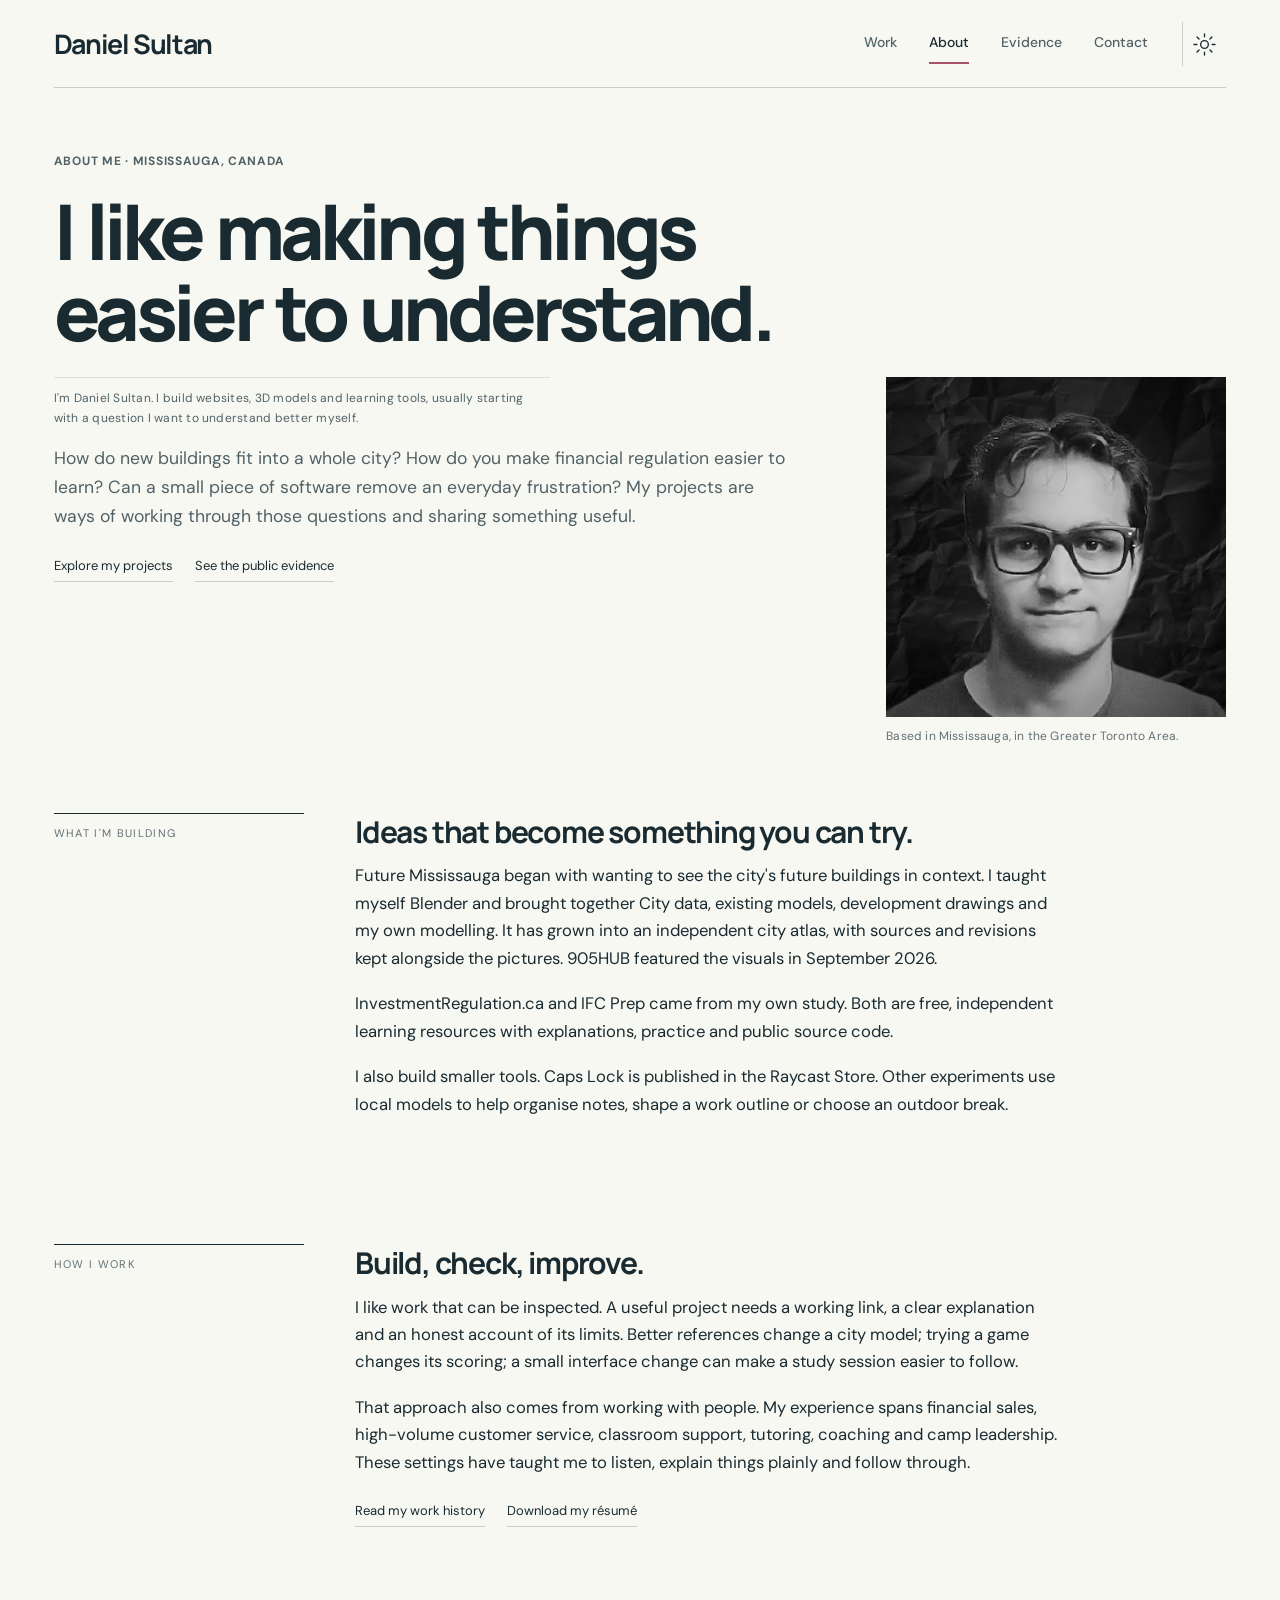
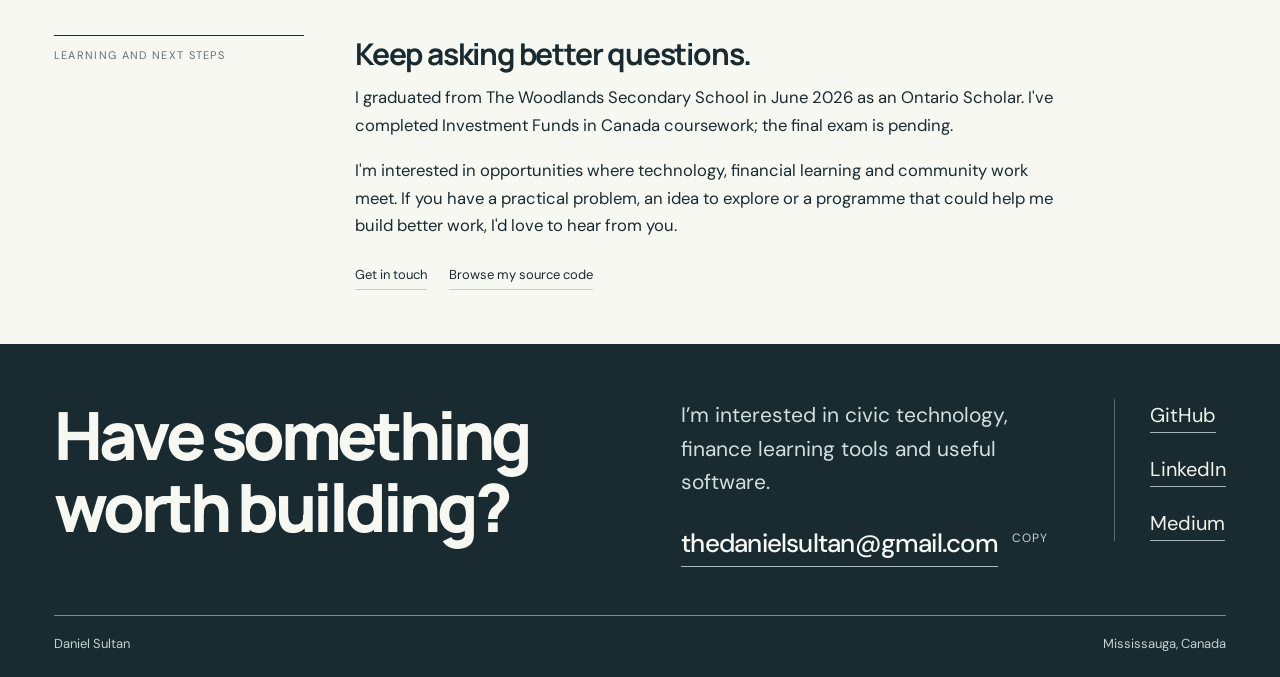
==== about.html @ fd6d61bf "Revamp portfolio around civic technology and learning tools" ====
<!doctype html>
<html lang="en">
  <head>
    <meta charset="UTF-8" />
    <meta name="viewport" content="width=device-width, initial-scale=1.0" />
    <link rel="canonical" href="https://danielsultan.ca/about.html" />
    <title>About Daniel Sultan</title>
    <meta name="description" content="Meet Daniel Sultan, an independent builder in Mississauga creating civic visualizations, financial learning tools and practical software." />
    <meta property="og:title" content="About Daniel Sultan" />
    <meta property="og:description" content="Explore Future Mississauga, InvestmentRegulation.ca, IFC Prep and practical open-source tools by Daniel Sultan." />
    <meta property="og:type" content="profile" />
    <meta property="og:url" content="https://danielsultan.ca/about.html" />
    <meta property="og:image" content="https://danielsultan.ca/assets/daniel-sultan-projects-social-card.png?v=2" />
    <meta property="og:image:width" content="1200" />
    <meta property="og:image:height" content="630" />
    <meta property="og:image:alt" content="Daniel Sultan: currently building Future Mississauga and InvestmentRegulation.ca" />
    <meta name="twitter:card" content="summary_large_image" />
    <meta name="twitter:image" content="https://danielsultan.ca/assets/daniel-sultan-projects-social-card.png?v=2" />
    <script>
      (function () {
        document.documentElement.classList.add("js");
        try {
          var savedTheme = localStorage.getItem("daniel-theme");
          var preferredTheme = window.matchMedia("(prefers-color-scheme: dark)").matches ? "dark" : "light";
          document.documentElement.dataset.theme = savedTheme === "dark" || savedTheme === "light" ? savedTheme : preferredTheme;
        } catch (error) {
          document.documentElement.dataset.theme = "light";
        }
      })();
    </script>
    <link rel="stylesheet" href="styles.css?v=16" />
    <link rel="stylesheet" href="atlas.css?v=2" />
    <link rel="stylesheet" href="revamp.css?v=20261023" />
    <link rel="icon" type="image/png" href="assets/favicon/openmoji-sunglasses-color.png?v=4" />
    <link rel="preconnect" href="https://fonts.googleapis.com" />
    <link rel="preconnect" href="https://fonts.gstatic.com" crossorigin />
    <link href="https://fonts.googleapis.com/css2?family=DM+Sans:wght@400;500;600;700&amp;family=Manrope:wght@400;500;600;700;800&amp;display=swap" rel="stylesheet" />
  </head>

  <body class="about-page">
    <a class="skip" href="#main">Skip to main content</a>

    <header class="masthead"><div class="frame"><a class="wordmark" href="index.html" aria-label="Daniel Sultan, home">Daniel Sultan</a><button class="nav-toggle" id="nav-toggle" type="button" aria-expanded="false" aria-controls="main-navigation" aria-label="Open main navigation"><span class="nav-toggle-icon" aria-hidden="true"></span></button><nav class="mainnav" id="main-navigation" aria-label="Main"><a href="portfolio.html">Work</a><a href="about.html" aria-current="page">About</a><a href="proof.html">Evidence</a><a href="contact.html">Contact</a></nav><button class="theme-toggle" id="theme-toggle" type="button" aria-label="Switch color theme" aria-pressed="false"><svg class="sun-icon" viewBox="0 0 24 24" aria-hidden="true"><circle cx="12" cy="12" r="4"/><path d="M12 1v3m0 16v3M1 12h3m16 0h3M4.2 4.2l2.1 2.1m11.4 11.4 2.1 2.1M4.2 19.8l2.1-2.1M17.7 6.3l2.1-2.1"/></svg><svg class="moon-icon" viewBox="0 0 24 24" aria-hidden="true"><path d="M20.5 14.6A9 9 0 0 1 9.4 3.5a9 9 0 1 0 11.1 11.1Z"/></svg></button></div></header>

        <main id="main">
      <section class="page-head frame">
        <p class="eyebrow">About me · Mississauga, Canada</p>
        <h1>I like making things<br>easier to understand.</h1>
        <div class="case-intro">
          <div>
            <p class="byline">I'm Daniel Sultan. I build websites, 3D models and learning tools, usually starting with a question I want to understand better myself.</p>
            <p>How do new buildings fit into a whole city? How do you make financial regulation easier to learn? Can a small piece of software remove an everyday frustration? My projects are ways of working through those questions and sharing something useful.</p>
            <div class="links"><a class="link" href="portfolio.html">Explore my projects</a><a class="link" href="proof.html">See the public evidence</a></div>
          </div>
          <figure class="project-photo about-portrait"><img src="assets/daniel-sultan-portrait.png" width="400" height="400" alt="Daniel Sultan" decoding="async" /><figcaption>Based in Mississauga, in the Greater Toronto Area.</figcaption></figure>
        </div>
      </section>

      <section class="band frame">
        <div class="split">
          <aside>What I'm building</aside>
          <div class="prose">
            <h2>Ideas that become something you can try.</h2>
            <p><a href="future-mississauga.html">Future Mississauga</a> began with wanting to see the city's future buildings in context. I taught myself Blender and brought together City data, existing models, development drawings and my own modelling. It has grown into an independent city atlas, with sources and revisions kept alongside the pictures. <a href="https://www.instagram.com/905hub/p/Dd6sR2qFDEH/">905HUB featured the visuals in September 2026.</a></p>
            <p><a href="cire.html">InvestmentRegulation.ca</a> and <a href="https://ifcprep.ca/">IFC Prep</a> came from my own study. Both are free, independent learning resources with explanations, practice and public source code.</p>
            <p>I also build smaller tools. <a href="https://www.raycast.com/itsdanielsultan/caps-lock">Caps Lock</a> is published in the Raycast Store. Other experiments use local models to help organise notes, shape a work outline or choose an outdoor break.</p>
          </div>
        </div>
      </section>

      <section class="band frame">
        <div class="split">
          <aside>How I work</aside>
          <div class="prose">
            <h2>Build, check, improve.</h2>
            <p>I like work that can be inspected. A useful project needs a working link, a clear explanation and an honest account of its limits. Better references change a city model; trying a game changes its scoring; a small interface change can make a study session easier to follow.</p>
            <p>That approach also comes from working with people. My experience spans financial sales, high-volume customer service, classroom support, tutoring, coaching and camp leadership. These settings have taught me to listen, explain things plainly and follow through.</p>
            <div class="links"><a class="link" href="history.html">Read my work history</a><a class="link" href="assets/Daniel-Sultan-Resume-October-2026.pdf">Download my résumé</a></div>
          </div>
        </div>
      </section>

      <section class="band frame">
        <div class="split">
          <aside>Learning and next steps</aside>
          <div class="prose">
            <h2>Keep asking better questions.</h2>
            <p>I graduated from The Woodlands Secondary School in June 2026 as an Ontario Scholar. I've completed Investment Funds in Canada coursework; the final exam is pending.</p>
            <p>I'm interested in opportunities where technology, financial learning and community work meet. If you have a practical problem, an idea to explore or a programme that could help me build better work, I'd love to hear from you.</p>
            <div class="links"><a class="link" href="contact.html">Get in touch</a><a class="link" href="https://github.com/itsdanielsultan">Browse my source code</a></div>
          </div>
        </div>
      </section>
    </main>


    <footer class="night" id="contact"><div class="frame"><div class="footer-grid"><h2>Have something<br>worth building?</h2><div class="footer-contact"><p>I’m interested in civic technology, finance learning tools and useful software.</p><div class="mailrow"><a class="mail" href="mailto:thedanielsultan@gmail.com">thedanielsultan@gmail.com</a><button class="copybtn no-print" id="copybtn" type="button" data-mail="thedanielsultan@gmail.com">Copy</button></div></div><nav class="footer-social" aria-label="Social profiles"><a href="https://github.com/itsdanielsultan">GitHub</a><a href="https://www.linkedin.com/in/daniel-sultan">LinkedIn</a><a href="https://medium.com/@itsdanielsultan">Medium</a></nav></div><div class="colophon"><a href="index.html">Daniel Sultan</a><span>Mississauga, Canada</span></div></div></footer>
    <script src="site.js?v=20261023" defer></script>
  </body>
</html>
---- styles.css ----
/* ============================================================
   Daniel Sultan, digital resume
   Shared visual language with Future Mississauga: soft paper,
   blue-black ink, Manrope and DM Sans, quiet rules and real images.
   ============================================================ */

:root {
  --stock:      #f8f8f3;
  --stock-deep: #e9eee5;
  --stock-edge: #f0f1ea;
  --ink:        #192b31;
  --ink-soft:   #516267;
  --ink-faint:  #627074;
  --rule:       #c5cec7;
  --rule-hair:  #dadfd7;
  --signal:     #965261;
  --rose:       #c47d88;

  --night:      #192b31;
  --night-ink:  #f0f3eb;
  --night-rule: #42555b;

  --display: "Manrope", ui-sans-serif, system-ui, sans-serif;
  --body:    "DM Sans", ui-sans-serif, system-ui, -apple-system, "Segoe UI", sans-serif;
  --data:    "DM Sans", ui-sans-serif, system-ui, sans-serif;

  --gutter: clamp(18px, 4vw, 56px);
  --max: 1392px;

  --space-1: 4px;
  --space-2: 8px;
  --space-3: 12px;
  --space-4: 16px;
  --space-5: 24px;
  --space-6: 32px;
  --section-space: clamp(48px, 5.5vw, 68px);
  --section-space-tight: clamp(34px, 4vw, 48px);
}

:root[data-theme="dark"] {
  color-scheme: dark;
  --stock:      #142329;
  --stock-deep: #2b3e43;
  --stock-edge: #1b2e34;
  --ink:        #f2f4ed;
  --ink-soft:   #c1cdca;
  --ink-faint:  #a6b8b4;
  --rule:       #465d61;
  --rule-hair:  #354b50;
  --signal:     #e6a8b3;
  --rose:       #dba0ad;
  --night:      #101c21;
  --night-ink:  #edf2eb;
  --night-rule: #354b50;
}

* { box-sizing: border-box; }
html { -webkit-text-size-adjust: 100%; scroll-behavior: smooth; scroll-padding-top: 78px; }

body {
  margin: 0;
  background: var(--stock);
  color: var(--ink);
  font-family: var(--body);
  font-size: 16px;
  line-height: 1.55;
  -webkit-font-smoothing: antialiased;
  transition: background-color .18s ease, color .18s ease;
}

img { display: block; max-width: 100%; }
a { color: inherit; text-decoration: none; }
:focus-visible { outline: 2px solid var(--signal); outline-offset: 3px; }

.frame { width: 100%; max-width: var(--max); margin-inline: auto; padding-inline: var(--gutter); }

.skip { position: absolute; left: -9999px; }
.skip:focus {
  left: var(--gutter); top: 10px; z-index: 99;
  background: var(--ink); color: var(--stock);
  padding: 8px 14px; font-family: var(--data); font-size: 12px;
}

/* ---------- Masthead ---------- */

.masthead {
  position: sticky; top: 0; z-index: 40;
  background: color-mix(in srgb, var(--stock) 92%, transparent);
  backdrop-filter: blur(8px);
  border-bottom: 1.5px solid var(--ink);
}
.masthead .frame { display: flex; align-items: center; min-height: 62px; }

.wordmark {
  font-family: var(--data); font-size: 12px; font-weight: 500;
  letter-spacing: 0.2em; text-transform: uppercase; white-space: nowrap;
  display: flex; align-items: center; gap: 0;
}

.mainnav { margin-left: auto; display: flex; gap: clamp(12px, 2.2vw, 26px); overflow-x: auto; scrollbar-width: none; }
.mainnav::-webkit-scrollbar { display: none; }
.mainnav a {
  font-family: var(--data); font-size: 12px; letter-spacing: 0.1em;
  text-transform: uppercase; color: var(--ink-soft);
  padding: 4px 0; border-bottom: 2px solid transparent; white-space: nowrap;
  transition: color .15s, border-color .15s;
}
.mainnav a:hover { color: var(--ink); border-bottom-color: var(--signal); }
.mainnav a[aria-current="page"] { color: var(--ink); border-bottom-color: var(--ink); }
.nav-short { display: none; }

.nav-toggle {
  display: none;
  align-items: center;
  justify-content: center;
  flex: none;
  width: 44px;
  height: 44px;
  min-height: 44px;
  padding: 0;
  border: 1.5px solid var(--ink);
  border-radius: 0;
  background: transparent;
  color: var(--ink);
  cursor: pointer;
}
.nav-toggle:hover,
.nav-toggle[aria-expanded="true"] { background: var(--ink); color: var(--stock); }

.nav-toggle-icon,
.nav-toggle-icon::before,
.nav-toggle-icon::after {
  display: block;
  width: 20px;
  height: 2px;
  background: currentColor;
  transform-origin: center;
  transition: background-color .18s ease, opacity .18s ease, transform .18s ease;
}
.nav-toggle-icon { position: relative; }
.nav-toggle-icon::before,
.nav-toggle-icon::after {
  content: "";
  position: absolute;
  left: 0;
  top: 0;
}
.nav-toggle-icon::before { transform: translateY(-6px); }
.nav-toggle-icon::after { transform: translateY(6px); }
.nav-toggle[aria-expanded="true"] .nav-toggle-icon { background: transparent; }
.nav-toggle[aria-expanded="true"] .nav-toggle-icon::before { transform: rotate(45deg); }
.nav-toggle[aria-expanded="true"] .nav-toggle-icon::after { transform: rotate(-45deg); }

.theme-toggle {
  position: relative;
  flex: none;
  width: 52px;
  height: 28px;
  margin-left: clamp(14px, 2vw, 24px);
  padding: 0;
  border: 0;
  border-radius: 999px;
  background: #17181a;
  box-shadow: inset 0 0 0 1px rgba(255, 255, 255, 0.16);
  cursor: pointer;
  transition: background-color .18s ease, transform .18s ease;
}
.theme-toggle:hover { transform: none; }
.theme-toggle-track,
.theme-toggle-track::before,
.theme-toggle-track::after { position: absolute; display: block; }
.theme-toggle-track { inset: 0; }
.theme-toggle-track::before {
  content: "";
  top: 5px;
  right: 5px;
  width: 18px;
  height: 18px;
  background: center / 18px 18px no-repeat url("data:image/svg+xml,%3Csvg xmlns='http://www.w3.org/2000/svg' viewBox='0 0 18 18'%3E%3Ccircle cx='9' cy='9' r='3.2' fill='%23f5a623'/%3E%3Cg fill='none' stroke='%23f5a623' stroke-width='2' stroke-linecap='round'%3E%3Cpath d='M9 1v2M9 15v2M1 9h2M15 9h2M3.3 3.3l1.4 1.4M13.3 13.3l1.4 1.4M14.7 3.3l-1.4 1.4M4.7 13.3l-1.4 1.4'/%3E%3C/g%3E%3C/svg%3E");
}
.theme-toggle-track::after {
  content: "";
  top: 4px;
  left: 4px;
  width: 20px;
  height: 20px;
  border-radius: 50%;
  background: #fff;
  box-shadow: 0 1px 4px rgba(0, 0, 0, 0.35);
  transition: transform .2s ease;
}
:root[data-theme="dark"] .theme-toggle-track::before {
  content: "";
  top: 5px;
  right: auto;
  left: 5px;
  width: 18px;
  height: 18px;
  background: center / 18px 18px no-repeat url("data:image/svg+xml,%3Csvg xmlns='http://www.w3.org/2000/svg' viewBox='0 0 18 18'%3E%3Ccircle cx='8.2' cy='9' r='6' fill='%23ffd43b'/%3E%3Ccircle cx='11.4' cy='6.2' r='5.9' fill='%2317181a'/%3E%3C/svg%3E");
  transform: none;
}
:root[data-theme="dark"] .theme-toggle-track::after { transform: translateX(24px); }

/* ---------- Hero ---------- */

.hero { padding-block: clamp(36px, 5.5vw, 74px) clamp(18px, 2.4vw, 30px); }
.hero-grid {
  display: grid; grid-template-columns: minmax(0, 1fr) 250px;
  gap: clamp(26px, 5vw, 68px); align-items: start;
}

.eyebrow {
  font-family: var(--data); font-size: 11px; letter-spacing: 0.16em;
  text-transform: uppercase; color: var(--ink-faint); margin: 0 0 14px;
}

.statement {
  font-family: var(--display); font-weight: 800;
  font-size: clamp(2.6rem, 6.4vw, 5rem); line-height: 0.9;
  letter-spacing: -0.022em; margin: 0 0 24px; max-width: 19ch;
  text-wrap: balance;
}
.statement em { font-style: normal; color: var(--signal); }

.standfirst { font-size: clamp(1rem, 1.45vw, 1.14rem); line-height: 1.6; max-width: 58ch; margin: 0; }
.standfirst + .standfirst { margin-top: 13px; color: var(--ink-soft); }

.actions { display: flex; flex-wrap: wrap; gap: 10px; margin-top: 26px; }
.btn {
  font-family: var(--data); font-size: 11px; letter-spacing: 0.12em;
  text-transform: uppercase; padding: 11px 18px;
  border: 1.5px solid var(--ink); cursor: pointer;
  transition: background-color .15s, color .15s;
}
.btn-solid { background: var(--ink); color: var(--stock); }
.btn-solid:hover { background: var(--signal); border-color: var(--signal); }
.btn-ghost { background: transparent; color: var(--ink); }
.btn-ghost:hover { background: var(--ink); color: var(--stock); }

/* Service plate */
.plate { margin: 0; border-top: 1.5px solid var(--ink); padding-top: 12px; font-family: var(--data); font-size: 12px; line-height: 1.7; }
.plate dl { margin: 0; display: grid; grid-template-columns: auto 1fr; gap: 2px 14px; }
.plate dt { color: var(--ink-faint); text-transform: uppercase; letter-spacing: 0.08em; font-size: 11px; }
.plate dd { margin: 0; }
.plate img { width: 100%; margin-top: 16px; filter: grayscale(1) contrast(1.06); border: 1.5px solid var(--ink); }
.plate figcaption { margin-top: 6px; font-size: 11px; color: var(--ink-faint); letter-spacing: 0.06em; }

/* ---------- Section headers ---------- */

.rule-label {
  display: flex; align-items: baseline; gap: 16px;
  border-bottom: 1.5px solid var(--ink); padding-bottom: 8px;
}
.rule-label h2 {
  font-family: var(--data); font-size: 12px; font-weight: 500;
  letter-spacing: 0.18em; text-transform: uppercase; margin: 0;
}
.rule-label .count { margin-left: auto; font-family: var(--data); font-size: 11px; color: var(--ink-faint); letter-spacing: 0.06em; text-align: right; }

.band { padding-block: clamp(40px, 5.5vw, 76px); }
.band-tight { padding-block: clamp(26px, 3.5vw, 44px); }

.page-head { padding-block: clamp(40px, 6.5vw, 84px) clamp(22px, 3vw, 38px); }
.page-head h1 {
  font-family: var(--display); font-weight: 800;
  font-size: clamp(2.5rem, 7vw, 5rem); line-height: 0.9;
  letter-spacing: -0.022em; margin: 10px 0 18px; max-width: 19ch;
}
.page-head p { margin: 0; max-width: 62ch; font-size: clamp(1rem, 1.4vw, 1.1rem); color: var(--ink-soft); }

/* A page introduction and its first section read as one sequence. */
.page-head { padding-bottom: 0; }
.page-head + .band { padding-top: clamp(34px, 4vw, 52px); }

/* ---------- Dated ledger rows (experience, projects, education) ---------- */

.ledger-rows { border-top: 0; }

.lrow {
  display: grid;
  grid-template-columns: 150px minmax(0, 1fr);
  gap: clamp(16px, 3vw, 40px);
  padding: 26px 0 24px;
  border-bottom: 1px solid var(--rule-hair);
  transition: background-color .18s;
}
a.lrow {
  --lrow-hover-pad: clamp(18px, 2.2vw, 30px);
  position: relative;
  margin-inline: calc(-1 * var(--lrow-hover-pad));
  padding: 30px var(--lrow-hover-pad) 28px;
  border-radius: 0;
  will-change: transform;
}
a.lrow, a.lane { transition: background-color .18s ease, transform .18s ease, box-shadow .18s ease; }
a.lrow:hover, a.lrow:focus-visible {
  background: var(--stock-edge); outline: none;
  transform: translateY(-3px);
  box-shadow: none;
}
a.lane:hover { transform: translateY(-3px); }
a.lrow:active { transform: translateY(-1px); }
a.lrow h3 { transition: color .18s; }
a.lrow:hover h3, a.lrow:focus-visible h3 { color: var(--signal); }

.lrow-when {
  font-family: var(--data); font-size: 11px; line-height: 1.8;
  letter-spacing: 0.06em; text-transform: uppercase; color: var(--ink-faint);
}
.lrow-when strong { display: block; color: var(--signal); font-weight: 500; }

.lrow h3 {
  font-family: var(--display); font-weight: 800;
  font-size: clamp(1.5rem, 3vw, 2.25rem); line-height: 1;
  letter-spacing: -0.018em; margin: 0 0 4px; max-width: 24ch;
}
.lrow .org {
  font-family: var(--data); font-size: 11.5px; letter-spacing: 0.08em;
  text-transform: uppercase; color: var(--ink-soft); margin: 0 0 12px;
}
.lrow ul { margin: 0; padding: 0; list-style: none; max-width: 64ch; }
.lrow ul li { position: relative; padding: 0 0 8px 18px; font-size: 0.96rem; line-height: 1.55; color: var(--ink-soft); }
.lrow ul li::before { content: ""; position: absolute; left: 0; top: 11px; width: 8px; height: 1.5px; background: var(--signal); }
.lrow p.plain { margin: 0 0 10px; max-width: 64ch; color: var(--ink-soft); font-size: 0.96rem; }

.lrow-stat { font-family: var(--data); font-size: 11px; line-height: 1.7; color: var(--ink-faint); letter-spacing: 0.04em; }
.lrow-stat .stat { display: block; font-family: var(--display); font-weight: 800; font-size: 2.6rem; line-height: 0.9; color: var(--signal); letter-spacing: -0.02em; margin-bottom: 2px; }

.links { display: flex; flex-wrap: wrap; gap: 8px 18px; margin-top: 12px; }
.link {
  font-family: var(--data); font-size: 11px; letter-spacing: 0.1em;
  text-transform: uppercase; border-bottom: 1.5px solid var(--signal); padding-bottom: 2px;
  transition: background-color .15s;
}
.link:hover { background: var(--stock-edge); }

.honest {
  display: inline-block; font-family: var(--data); font-size: 10.5px;
  letter-spacing: 0.1em; text-transform: uppercase;
  border: 1px solid var(--rule); padding: 3px 9px; color: var(--ink-faint); margin-top: 10px;
}

/* ---------- Compact two-column lists (certs, skills) ---------- */

.pairs { display: grid; grid-template-columns: repeat(auto-fit, minmax(280px, 1fr)); gap: 0 clamp(24px, 4vw, 56px); }
.pair { display: grid; grid-template-columns: minmax(0, 1fr) auto; gap: 14px; align-items: baseline; padding: 13px 0; border-bottom: 1px solid var(--rule-hair); }
.pair b { font-weight: 500; font-size: 0.97rem; }
.pair span { font-family: var(--data); font-size: 11px; letter-spacing: 0.06em; text-transform: uppercase; color: var(--ink-faint); white-space: nowrap; }


/* ---------- Lanes ---------- */

.lanes-band { border-block: 1.5px solid var(--ink); }
.lanes { display: grid; grid-template-columns: repeat(3, minmax(0, 1fr)); }
.lane { border-left: 1px solid var(--rule); padding: 28px 26px 26px; display: flex; flex-direction: column; gap: 10px; transition: background-color .18s; }
.lane:first-child { border-left: 0; padding-left: 0; }
.lane:last-child { padding-right: 0; }
a.lane:hover { background: var(--stock-edge); }
.lane h3 { font-family: var(--display); font-weight: 800; font-size: 1.8rem; line-height: 1; letter-spacing: -0.015em; margin: 0; }
.lane p { margin: 0; font-size: 0.9rem; color: var(--ink-soft); line-height: 1.6; }
.lane .go { margin-top: auto; padding-top: 12px; font-family: var(--data); font-size: 11px; letter-spacing: 0.1em; text-transform: uppercase; color: var(--signal); }

/* ---------- Prose / split ---------- */

.split { display: grid; grid-template-columns: 250px minmax(0, 1fr); gap: clamp(20px, 4vw, 60px); align-items: start; }
.split > aside {
  position: sticky; top: 80px; font-family: var(--data); font-size: 11px;
  letter-spacing: 0.12em; text-transform: uppercase; color: var(--ink-faint);
  border-top: 1.5px solid var(--ink); padding-top: 10px;
}
.prose p { font-size: clamp(1rem, 1.3vw, 1.09rem); line-height: 1.65; max-width: 64ch; margin: 0 0 18px; }
.prose h2, .prose h3 { font-family: var(--display); font-weight: 800; font-size: clamp(1.5rem, 2.8vw, 2.1rem); line-height: 1; letter-spacing: -0.018em; margin: 32px 0 12px; }
.prose h2:first-child, .prose h3:first-child { margin-top: 0; }
.prose ul { margin: 0 0 18px; padding: 0; list-style: none; max-width: 64ch; }
.prose li { padding: 9px 0 9px 20px; border-bottom: 1px solid var(--rule-hair); position: relative; font-size: 0.97rem; }
.prose li::before { content: ""; position: absolute; left: 0; top: 18px; width: 8px; height: 1.5px; background: var(--signal); }

.plates { display: grid; grid-template-columns: repeat(auto-fit, minmax(190px, 1fr)); gap: 14px; }
.plates figure { margin: 0; }
.plates img { border: 1.5px solid var(--ink); width: 100%; aspect-ratio: 4/3; object-fit: cover; background: var(--stock-deep); }
.plates figcaption { font-family: var(--data); font-size: 11px; color: var(--ink-faint); margin-top: 7px; line-height: 1.5; }

.callout {
  border: 1.5px solid var(--ink); padding: 22px 24px;
  display: grid; grid-template-columns: auto minmax(0, 1fr);
  gap: 24px; align-items: center; background: var(--stock-edge);
}
.callout strong { font-family: var(--display); font-weight: 900; font-size: clamp(2.8rem, 7vw, 4.6rem); line-height: 0.8; letter-spacing: -0.03em; color: var(--signal); }
.callout span { font-size: 0.95rem; color: var(--ink-soft); max-width: 48ch; }

/* ---------- Footer ---------- */

.night { background: var(--night); color: var(--night-ink); margin-top: clamp(44px, 6vw, 88px); padding-block: clamp(44px, 6vw, 78px) 28px; }
.night h2 { font-family: var(--display); font-weight: 800; font-size: clamp(2.1rem, 5.5vw, 3.9rem); line-height: 0.92; letter-spacing: -0.022em; margin: 0 0 18px; max-width: 17ch; color: #fff; }
.night p { max-width: 52ch; color: #a8afa2; margin: 0 0 22px; }
.night a { color: var(--night-ink); }

.contact-grid { display: grid; grid-template-columns: minmax(0, 1fr) minmax(0, 1fr); gap: clamp(28px, 5vw, 68px); align-items: start; }

.mailrow { display: flex; flex-wrap: wrap; gap: 10px; align-items: center; margin-bottom: 8px; }
.mailrow a.mail { font-family: var(--data); font-size: clamp(13px, 1.6vw, 17px); letter-spacing: 0.02em; color: #fff; border-bottom: 1.5px solid var(--signal); padding-bottom: 3px; }
.copybtn {
  font-family: var(--data); font-size: 10.5px; letter-spacing: 0.1em; text-transform: uppercase;
  background: transparent; color: #a8afa2; border: 1px solid var(--night-rule);
  padding: 6px 11px; cursor: pointer; transition: all .15s;
}
.copybtn:hover { color: #fff; border-color: #6d746a; }

.directory { border-top: 1px solid var(--night-rule); }
.directory a {
  display: grid; grid-template-columns: 104px minmax(0, 1fr) auto; gap: 14px;
  align-items: baseline; padding: 10px 0; border-bottom: 1px solid var(--night-rule);
  font-family: var(--data); font-size: 12px; letter-spacing: 0.04em;
  transition: color .15s, padding-left .15s;
}
.directory a span:first-child { text-transform: uppercase; letter-spacing: 0.12em; font-size: 11px; color: #8e968a; }
.directory a span:last-child { color: #8e968a; }
.directory a:hover { color: #fff; padding-left: 8px; }
.directory a:hover span:last-child { color: var(--signal); }

.colophon {
  margin-top: 40px; padding-top: 16px; border-top: 1px solid var(--night-rule);
  display: flex; flex-wrap: wrap; gap: 8px 28px;
  font-family: var(--data); font-size: 11px; letter-spacing: 0.08em;
  text-transform: uppercase; color: #8e968a;
}

/* ---------- Responsive ---------- */

@media (max-width: 980px) {
  .lrow { grid-template-columns: 132px minmax(0, 1fr); }
}
@media (max-width: 900px) {
  .lanes { grid-template-columns: 1fr; }
  .lane { border-left: 0; border-top: 1px solid var(--rule); padding: 22px 0; }
  .lane:first-child { border-top: 0; }
  .split { grid-template-columns: 1fr; }
  .split > aside { position: static; }
  .contact-grid { grid-template-columns: 1fr; }
}
@media (max-width: 720px) {
  .hero-grid { grid-template-columns: 1fr; align-items: start; }
  .plate { max-width: 340px; }
  .lrow { grid-template-columns: 1fr; gap: 10px; padding-left: 12px; }
  a.lrow {
    --lrow-hover-pad: 16px;
    padding: 26px var(--lrow-hover-pad) 24px;
  }
  .lrow-when { display: flex; flex-wrap: wrap; gap: 10px; line-height: 1.4; }
  .lrow-when strong { display: inline; }
  .lrow-aside { grid-column: 1; }
  .plate img { max-width: 210px; }
  .callout { grid-template-columns: 1fr; gap: 10px; }
}
@media (max-width: 640px) {
  .masthead .frame { flex-wrap: wrap; min-height: 62px; padding-block: 9px; }
  .wordmark { font-size: 11px; letter-spacing: 0.14em; }
  .wordmark .surname { display: none; }
  .wordmark { order: 1; }
  .nav-toggle { order: 2; margin-left: auto; }
  .js .nav-toggle { display: inline-flex; }
  .theme-toggle { order: 3; margin-left: 10px; }
  .mainnav {
    order: 4;
    flex: 0 0 100%;
    width: 100%;
    margin-left: 0;
    margin-top: 9px;
    padding: 0 0 8px;
    gap: 0;
    overflow: visible;
    flex-direction: column;
    border-top: 1px solid var(--rule);
  }
  .js .mainnav { display: none; }
  .js .mainnav.is-open { display: flex; }
  .mainnav .nav-home { display: flex; }
  .mainnav a {
    display: flex;
    align-items: center;
    width: 100%;
    min-height: 44px;
    padding: 10px 0;
    border-bottom: 1px solid var(--rule-hair);
    color: var(--ink-soft);
    font-size: 11px;
    letter-spacing: 0.1em;
  }
  .mainnav a:hover { color: var(--ink); border-bottom-color: var(--rule-hair); }
  .mainnav a[aria-current="page"] { color: var(--signal); border-bottom-color: var(--rule-hair); }
}

@media (prefers-reduced-motion: reduce) {
  html { scroll-behavior: auto; }
  * { transition-duration: 0.01ms !important; animation-duration: 0.01ms !important; }
}

/* ============================================================
   PRINT, the page becomes an actual resume on paper
   ============================================================ */

@media print {
  @page { size: letter; margin: 14mm 14mm 12mm; }

  :root { --stock: #fff; --stock-edge: #fff; --ink: #000; --ink-soft: #333; --ink-faint: #555; --rule-hair: #bbb; --signal: #000; }

  body { background: #fff; font-size: 9.5pt; line-height: 1.32; }
  .lrow p.plain { font-size: 8.8pt; margin-bottom: 3pt; }
  .frame { max-width: none; padding-inline: 0; }

  .masthead, .lanes-band, .night, .actions, .plate img, .plate figcaption,
  .skip, .callout, .plates, .no-print { display: none !important; }

  .hero { padding-block: 0 6pt; }
  .hero-grid { grid-template-columns: 1fr; gap: 6pt; }
  .statement { font-size: 21pt; line-height: 1; margin-bottom: 5pt; max-width: none; }
  .statement em { color: #000; }
  .standfirst { font-size: 9.5pt; max-width: none; }
  .standfirst + .standfirst { display: none; }
  .plate { border-top: 0; padding-top: 4pt; font-size: 8.5pt; }
  .plate dl { grid-template-columns: repeat(2, auto 1fr); }

  .band, .band-tight { padding-block: 7pt 0; break-inside: auto; }
  #writing, .split > aside { display: none; }
  .rule-label { border-bottom: 1pt solid #000; padding-bottom: 3pt; margin-bottom: 4pt; }
  .rule-label h2 { font-size: 8.5pt; letter-spacing: 0.16em; }
  .rule-label .count { font-size: 8pt; }

  .lrow { grid-template-columns: 84pt 1fr; gap: 9pt; padding: 5pt 0 4pt; border-left: 0; break-inside: avoid; }
  .lrow-when { font-size: 7.5pt; line-height: 1.4; }
  .lrow-when strong { display: block; color: #000; }
  .lrow h3 { font-size: 12pt; margin-bottom: 0; }
  .lrow .org { font-size: 8pt; margin-bottom: 4pt; }
  .lrow ul li { font-size: 8.8pt; padding-bottom: 2pt; line-height: 1.3; }
  .lrow ul li::before { background: #000; top: 8pt; }
  .lrow-stat { display: none; }
  .links { display: none; }
  .honest { border: 0; padding: 0; font-size: 8pt; }

  .pair { padding: 4pt 0; }
  .pair b { font-size: 9pt; }
  .pair span { font-size: 7.5pt; }

  a { text-decoration: none; color: #000; }
}

/* Honest-note badge sits on its own line above any following link */
.honest { display: block; width: fit-content; margin: 12px 0 4px; }

/* The one big feature block */
.feature { border-block: 1.5px solid var(--ink); }
.feature-inner {
  display: grid; grid-template-columns: minmax(0, 1fr);
  gap: clamp(24px, 4vw, 56px); align-items: center;
  padding-block: clamp(30px, 4.5vw, 56px);
}
.feature-inner > div { max-width: 760px; }
.feature h2 {
  font-family: var(--display); font-weight: 800;
  font-size: clamp(2.1rem, 4.6vw, 3.4rem); line-height: 0.96;
  letter-spacing: -0.02em; margin: 10px 0 16px;
  overflow-wrap: anywhere;
}
.feature p { margin: 0 0 14px; max-width: 52ch; color: var(--ink-soft); }
.feature p.first { color: var(--ink); font-size: 1.06rem; }
.factline {
  display: flex; flex-wrap: wrap; gap: 6px 0; margin: 0 0 18px;
  border-top: 1px solid var(--rule); border-bottom: 1px solid var(--rule);
  padding: 10px 0;
}
.factline div { flex: 1 1 auto; min-width: 88px; }
.factline b {
  display: block; font-family: var(--display); font-weight: 800;
  font-size: 1.7rem; line-height: 1; letter-spacing: -0.02em; color: var(--ink);
}
.factline span {
  font-family: var(--data); font-size: 10px; letter-spacing: 0.12em;
  text-transform: uppercase; color: var(--ink-faint);
}

/* Authorship line under a page heading */
.byline {
  font-family: var(--data);
  font-size: 12px;
  line-height: 1.7;
  letter-spacing: 0.02em;
  color: var(--ink-faint);
  border-left: 0;
  border-top: 1px solid var(--rule-hair);
  padding-top: 10px;
  margin: 16px 0 0;
  max-width: 62ch;
}

/* ============================================================
   Home preview: restrained editorial rhythm
   ============================================================ */

.home .hero {
  padding-block: clamp(40px, 5vw, 62px) clamp(36px, 4vw, 50px);
}

.home .hero-grid {
  gap: clamp(28px, 4.5vw, 58px);
}

.home .statement {
  margin-bottom: var(--space-3);
}

.hero-lead {
  max-width: 30ch;
  margin: 0 0 var(--space-4);
  font-family: var(--display);
  font-size: clamp(1.55rem, 3.2vw, 2.25rem);
  font-weight: 700;
  line-height: 1.05;
  letter-spacing: -0.015em;
}

.text-link {
  border-bottom: 1.5px solid var(--signal);
  padding-bottom: 1px;
}

.home .actions {
  margin-top: var(--space-5);
}

.home .feature-inner {
  grid-template-columns: minmax(0, 1fr);
  padding-block: clamp(36px, 4.5vw, 52px);
}

.home .band {
  padding-block: var(--section-space) 0;
}

.home .band-tight {
  padding-block: var(--section-space-tight) 0;
}

.home .rule-label {
  margin-bottom: 0;
}

.home .lrow {
  padding: clamp(20px, 2.2vw, 26px) 0;
}

.home a.lrow {
  --home-row-edge: 12px;
  margin-inline: calc(-1 * var(--home-row-edge));
  padding-inline: var(--home-row-edge);
  border-radius: 0;
  will-change: auto;
}

.home a.lrow:hover,
.home a.lrow:focus-visible,
.home a.lrow:active {
  background: var(--stock-edge);
  transform: none;
  box-shadow: none;
}

.home a.lrow:focus-visible {
  outline: 2px solid var(--signal);
  outline-offset: 2px;
}

.home .lrow--compact {
  padding-block: 18px;
}

.home .lrow h3 {
  max-width: 30ch;
}

.home .pairs {
  margin-top: 6px;
}

/* Proof is treated as a small evidence table, not a wall of cards. */
.proof-grid {
  display: grid;
  grid-template-columns: repeat(3, minmax(0, 1fr));
  gap: 1px;
  margin-top: 20px;
  border: 1.5px solid var(--ink);
  background: var(--ink);
}

.proof-item {
  display: flex;
  flex-direction: column;
  align-items: flex-start;
  min-width: 0;
  padding: clamp(20px, 2.6vw, 30px);
  background: var(--stock);
}
.proof-item > .link { margin-top: auto; }

.proof-item .proof-value {
  margin: 0 0 18px;
  color: var(--signal);
  font-family: var(--display);
  font-size: clamp(2rem, 4vw, 3.2rem);
  font-weight: 800;
  letter-spacing: -0.025em;
  line-height: .9;
}

.proof-item h3 {
  margin: 0 0 10px;
  font-family: var(--display);
  font-size: clamp(1.35rem, 2.2vw, 1.85rem);
  font-weight: 800;
  letter-spacing: -0.015em;
  line-height: 1;
}

.proof-item > p:not(.proof-value) {
  max-width: 32ch;
  margin: 0 0 18px;
  color: var(--ink-soft);
  font-size: .92rem;
}

.feedback-note {
  display: grid;
  grid-template-columns: 132px minmax(0, 1fr) minmax(220px, auto);
  gap: 20px;
  align-items: center;
  margin-top: 14px;
  padding: 18px 20px;
  border: 1.5px solid var(--ink);
  background: var(--stock-edge);
  transition: background-color .15s ease;
}

.feedback-note:hover,
.feedback-note:focus-visible { background: var(--stock-deep); }

.feedback-label,
.feedback-source {
  font-family: var(--data);
  font-size: 10.5px;
  letter-spacing: .08em;
  line-height: 1.5;
  text-transform: uppercase;
}

.feedback-label { color: var(--signal); }
.feedback-source { color: var(--ink-faint); text-align: right; }

.feedback-note blockquote {
  margin: 0;
  font-family: var(--display);
  font-size: clamp(1.55rem, 3vw, 2.2rem);
  font-weight: 800;
  letter-spacing: -.015em;
  line-height: 1;
}

.section-link { margin-top: 18px; }

/* Small identifiers for employers and credentials; never large preview cards. */
.identity-heading {
  display: flex;
  align-items: center;
  gap: 16px;
  margin-bottom: 16px;
}
.identity-heading > div { min-width: 0; }
.identity-heading h3 { max-width: none; }
.identity-heading .org { margin: 5px 0 0; line-height: 1.6; }
.identity-mark {
  display: flex;
  flex: 0 0 56px;
  width: 56px;
  height: 56px;
  align-items: center;
  justify-content: center;
  padding: 7px;
  border: 1px solid #deded8;
  border-radius: 4px;
  background: #fff;
}
.identity-mark img { width: 100%; height: 100%; object-fit: contain; }
.identity-mark--bethany { flex-basis: 104px; width: 104px; background: #1d1d1b; border-color: #3d3d39; }
.identity-mark--symbol { background: var(--stock-edge); border-color: var(--rule-hair); padding: 13px; }
.identity-mark--symbol img { opacity: .72; }
:root[data-theme="dark"] .identity-mark--symbol img { filter: invert(1); opacity: .85; }
.credential-list {
  display: grid;
  grid-template-columns: repeat(2, minmax(0, 1fr));
  gap: 0 36px;
}
.credential-item { padding: 22px 0; margin: 0; border-bottom: 1px solid var(--rule-hair); }
.credential-item h3 { margin: 0 0 7px; font-size: 1rem; font-weight: 500; line-height: 1.5; }
.credential-item p { margin: 0; color: var(--ink-faint); font: 11px/1.6 var(--data); letter-spacing: .04em; }
.identity-strip { display: flex; align-items: center; gap: 10px; margin: 0 0 18px; }
.proof-heading { display: flex; width: 100%; gap: 16px; align-items: center; justify-content: space-between; margin-bottom: 18px; }
.proof-item .proof-heading .proof-value { margin: 0; }
.proof-heading .identity-mark { flex-basis: 44px; width: 44px; height: 44px; padding: 6px; }
.proof-heading .identity-mark--symbol { padding: 9px; }
@media (max-width: 720px) {
  .identity-heading { gap: 13px; align-items: flex-start; }
  .identity-mark { flex-basis: 48px; width: 48px; height: 48px; padding: 6px; }
  .identity-mark--bethany { flex-basis: 88px; width: 88px; }
  .identity-mark--symbol { padding: 11px; }
  .credential-list { grid-template-columns: minmax(0, 1fr); }
}
@media print {
  .identity-mark, .identity-strip { display: none; }
  .identity-heading { display: block; margin-bottom: 6pt; }
  .credential-item { padding: 7pt 0; }
}

/* Real project photographs keep their original proportions. */
.lrow--illustrated {
  grid-template-columns: 150px minmax(0, 1fr) 240px;
  align-items: start;
}
.lrow--illustrated > div { min-width: 0; }
.project-photo { min-width: 0; width: 100%; margin: 0; }
.project-photo > a { display: block; }
.project-photo img {
  width: 100%;
  height: auto;
  border: 1px solid var(--rule);
}
.project-photo figcaption {
  margin-top: 10px;
  color: var(--ink-faint);
  font-family: var(--data);
  font-size: 11px;
  line-height: 1.6;
  letter-spacing: .015em;
}
.feature-inner--illustrated,
.home .feature-inner--illustrated {
  grid-template-columns: minmax(0, 1fr) 360px;
  gap: clamp(28px, 4vw, 52px);
}
.case-intro {
  display: grid;
  grid-template-columns: minmax(0, 1fr) 360px;
  gap: clamp(28px, 4vw, 52px);
  align-items: start;
  margin-top: 24px;
}
.case-intro .byline {
  margin: 0 0 16px;
  font-size: 12px;
  line-height: 1.7;
}

@media (max-width: 980px) {
  .lrow--illustrated { grid-template-columns: 132px minmax(0, 1fr); }
  .lrow--illustrated > .project-photo { grid-column: 2; max-width: 360px; }
  .lrow--illustrated > .project-photo--portrait { max-width: 240px; }
  .feature-inner--illustrated,
  .home .feature-inner--illustrated,
  .case-intro { grid-template-columns: minmax(0, 1fr); gap: 26px; }
  .feature-inner--illustrated > .project-photo,
  .case-intro > .project-photo { max-width: 420px; }
}
@media (max-width: 720px) {
  .lrow--illustrated { grid-template-columns: minmax(0, 1fr); gap: 16px; }
  .lrow--illustrated > .project-photo { grid-column: 1; }
}
@media print {
  .project-photo { display: none; }
  .lrow--illustrated { grid-template-columns: 84pt 1fr; }
  .feature-inner--illustrated, .case-intro { grid-template-columns: 1fr; }
}

.history-summary {
  display: grid;
  grid-template-columns: repeat(2, minmax(0, 1fr));
  gap: clamp(24px, 5vw, 64px);
  padding-top: 20px;
}

.history-summary > div {
  min-width: 0;
  padding-bottom: 20px;
  border-bottom: 1px solid var(--rule-hair);
}

.history-summary .eyebrow { margin-bottom: 8px; }

.history-summary h3 {
  margin: 0 0 8px;
  font-family: var(--display);
  font-size: clamp(1.55rem, 3vw, 2.2rem);
  font-weight: 800;
  letter-spacing: -.018em;
  line-height: 1;
}

.history-summary p:not(.eyebrow) {
  max-width: 42ch;
  margin: 0;
  color: var(--ink-soft);
}

.belief-band {
  margin-top: var(--section-space);
  border-block: 1.5px solid var(--ink);
  background: var(--stock-edge);
}

.belief-inner { padding-block: clamp(34px, 5vw, 62px); }
.belief-inner .eyebrow { margin-bottom: 16px; }

.belief-statement {
  max-width: 26ch;
  margin: 0;
  font-family: var(--display);
  font-size: clamp(2rem, 5vw, 4rem);
  font-weight: 800;
  letter-spacing: -.022em;
  line-height: .98;
}

.home .night {
  margin-top: var(--section-space);
}

@media (max-width: 800px) {
  .proof-grid { grid-template-columns: 1fr; }
}

@media (max-width: 720px) {
  .history-summary { grid-template-columns: 1fr; gap: 0; }

  .feedback-note {
    grid-template-columns: 1fr;
    gap: 8px;
    padding: 18px;
  }

  .feedback-source { text-align: left; }

  .home .lrow {
    padding-left: 0;
  }

  .home a.lrow {
    padding-inline: var(--home-row-edge);
  }

  .home .hero-lead {
    max-width: 24ch;
  }
}

@media print {
  .home #cire,
  .home #proof-summary,
  .home #projects,
  .home #belief,
  .home #writing {
    display: none !important;
  }

  .home .band,
  .home .band-tight {
    padding-block: 7pt 0;
  }

  .home .night {
    margin-top: 0;
  }
}
---- atlas.css ----
/* September 2026: Future Mississauga visual language, shared by every page.
   Structure, content, theme persistence and the mobile menu remain intact. */
@media screen {
  .masthead { border-bottom: 1px solid var(--rule-hair); }
  .masthead .frame { min-height: 88px; }
  .wordmark { font-size: 13px; font-weight: 700; letter-spacing: .13em; }
  .mainnav { gap: clamp(18px, 2.5vw, 34px); }
  .mainnav a { font-size: 14px; letter-spacing: 0; text-transform: none; padding-block: 9px; }
  .mainnav a[aria-current="page"] { border-bottom-color: var(--rose); }
  .nav-toggle { border: 1px solid var(--rule); border-radius: 3px; }
  .eyebrow { color: var(--ink-soft); font-weight: 700; font-size: 11px; letter-spacing: .16em; }
  .statement, .page-head h1 { font-weight: 500; line-height: 1.06; letter-spacing: -.035em; word-spacing: .04em; }
  .page-head .eyebrow { font-size: 11px; letter-spacing: .16em; margin-bottom: 18px; }
  .page-head h1 { font-size: clamp(40px, 5.5vw, 72px); max-width: 21ch; margin-bottom: 24px; }
  .page-head { padding-top: clamp(40px, 5.5vw, 74px); }
  .btn { font: 500 14px/1.4 var(--body); text-transform: none; letter-spacing: 0; border-width: 1px; border-radius: 2px; padding: 13px 19px; }
  .btn-solid:hover { color: var(--stock); background: var(--ink-soft); border-color: var(--ink-soft); }
  .link { font-size: 13px; text-transform: none; letter-spacing: 0; border-bottom: 1px solid var(--rule); padding-block: 4px; }
  .link:hover, .text-link:hover { border-color: var(--signal); }
  .text-link { border-bottom: 1px solid var(--rose); }
  .links { gap: 10px 22px; margin-top: 20px; }
  .rule-label { border-bottom: 1px solid var(--rule); padding-bottom: 17px; align-items: center; }
  .rule-label h2 { font: 500 clamp(22px, 2.4vw, 30px)/1.3 var(--display); letter-spacing: -.025em; text-transform: none; }
  .rule-label .count { font-size: 12px; letter-spacing: .015em; }
  .lrow { padding-block: 32px; }
  .lrow h3, .home .lrow h3 { font-size: clamp(22px, 2.5vw, 30px); font-weight: 600; line-height: 1.25; letter-spacing: -.025em; margin-bottom: 10px; }
  .lrow .org { font-size: 12px; text-transform: none; letter-spacing: .01em; line-height: 1.6; }
  .lrow-when { font-size: 11px; letter-spacing: .05em; }
  .lrow p.plain, .lrow ul li { line-height: 1.7; }
  a.lrow:hover, a.lrow:focus-visible, a.lrow:active, a.lane:hover { transform: none; }
  a.lrow:focus-visible { outline: 2px solid var(--signal); outline-offset: 3px; }
  .feature { border-block: 1px solid var(--rule-hair); background: var(--stock-edge); }
  .feature-inner { padding-block: clamp(40px, 5vw, 72px); }
  .feature h2 { font-weight: 500; font-size: clamp(27px, 3.2vw, 42px); line-height: 1.2; letter-spacing: -.035em; }
  .feature p { line-height: 1.7; }
  .factline { padding-block: 16px; margin-block: 22px; }
  .factline b { font-weight: 500; line-height: 1.3; }
  .factline span { font-size: 11px; }
  .project-photo img { border: 0; border-radius: 3px; }
  .project-photo figcaption { font-size: 12px; }
  .proof-grid { gap: 32px; border: 0; background: none; }
  .proof-item { padding: 24px 0 8px; background: none; border-top: 1px solid var(--rule); }
  .proof-item .proof-value { font-size: clamp(25px, 3vw, 38px); font-weight: 500; line-height: 1.2; }
  .proof-item h3 { font-size: 21px; font-weight: 600; line-height: 1.3; }
  .feedback-note { border: 1px solid var(--rule-hair); padding: 24px; }
  .feedback-note blockquote { font-size: 25px; font-weight: 500; line-height: 1.25; }
  .prose h2, .prose h3, .history-summary h3, .lane h3 { font-weight: 600; line-height: 1.25; font-size: clamp(23px, 2.5vw, 30px); }
  .belief-band, .lanes-band { border-block: 1px solid var(--rule-hair); }
  .belief-statement { font-weight: 500; line-height: 1.15; font-size: clamp(30px, 4vw, 52px); }
  .night h2 { font-weight: 500; line-height: 1.15; font-size: clamp(32px, 4vw, 48px); }
  .night p, .copybtn { color: #c1cdca; }
  .directory a { grid-template-columns: 112px minmax(0, 1fr) auto; font-size: 13px; letter-spacing: 0; }
  .directory a span:first-child, .directory a span:last-child, .colophon { color: #b0bfba; }
  .directory a:hover { padding-left: 0; }
  .mailrow a.mail { font-size: clamp(15px, 1.8vw, 22px); }
  .callout { border: 1px solid var(--rule); }
  .callout strong { font-weight: 500; line-height: 1.1; }
  .atlas-intro { padding-block: clamp(38px, 5.5vw, 76px) 48px; }
  .atlas-intro-grid { display: grid; grid-template-columns: 1fr 1fr; gap: clamp(32px, 8vw, 112px); align-items: center; }
  .atlas-intro .statement { font-size: clamp(58px, 6vw, 84px); margin: 20px 0 28px; }
  .intro-person { display: flex; align-items: center; gap: 16px; }
  .intro-person img { width: 58px; height: 58px; object-fit: cover; border-radius: 3px; }
  .intro-person p { margin: 0; color: var(--ink-faint); font-size: 13px; line-height: 1.6; }
  .intro-current { max-width: 485px; justify-self: end; min-width: 0; }
  .intro-current .hero-lead { font: 500 clamp(23px, 2.25vw, 30px)/1.5 var(--body); letter-spacing: -.02em; max-width: none; margin-bottom: 22px; }
  .intro-current .standfirst { font-size: 16px; color: var(--ink-soft); line-height: 1.7; }
  .atlas-cover { margin: 0; }
  .atlas-cover a { display: block; }
  .atlas-cover img { display: block; width: 100%; height: auto; aspect-ratio: 2.2; object-fit: cover; object-position: center; border-radius: 3px; }
  .atlas-cover figcaption { display: flex; justify-content: space-between; gap: 12px; padding-block: 16px; border-bottom: 1px solid var(--rule); color: var(--ink-faint); font-size: 12px; }
  .atlas-cover figcaption span:first-child { color: var(--ink); }
  .atlas-project-copy { display: grid; grid-template-columns: 1fr 1fr; gap: clamp(32px, 7vw, 100px); padding-block: 44px 64px; }
  .atlas-project-copy h2 { font: 500 clamp(30px, 3.5vw, 46px)/1.15 var(--display); letter-spacing: -.045em; margin: 0; }
  .atlas-project-copy p:not(.eyebrow) { margin: 0 0 16px; max-width: 60ch; line-height: 1.7; }
  .muted { color: var(--ink-soft); }
  .project-followup { border-top: 1px solid var(--rule); margin-top: 32px; padding-top: 28px; }
  .project-followup h3 { font: 600 27px/1.25 var(--display); margin: 0 0 14px; letter-spacing: -.025em; }
  .study-pair { display: grid; grid-template-columns: repeat(2, minmax(0, 1fr)); gap: 28px; margin-top: 28px; }
  .feature-inner > .study-pair { max-width: none; }
  .study-pair > * { min-width: 0; margin: 0; }
  .prose .study-pair { margin-bottom: 24px; }
  .study-pair .project-photo img { height: auto; aspect-ratio: 4 / 3; object-fit: contain; }
  .study-pair .factline { gap: 20px; flex-wrap: wrap; }
  @media (max-width: 980px) {
    .atlas-intro-grid { gap: 36px; }
    .atlas-intro .statement { font-size: 68px; }
    .intro-current .hero-lead { font-size: 24px; }
    .proof-grid { gap: 22px; }
  }
  @media (max-width: 720px) {
    .study-pair { grid-template-columns: minmax(0, 1fr); gap: 28px; }
    .atlas-intro-grid, .atlas-project-copy { grid-template-columns: minmax(0, 1fr); gap: 30px; }
    .intro-current { justify-self: start; max-width: none; }
    .atlas-intro .statement { font-size: clamp(54px, 11vw, 68px); }
    .atlas-intro .statement { letter-spacing: -.035em; }
    .atlas-cover img { aspect-ratio: 1.5; }
    .atlas-cover figcaption { flex-direction: column; gap: 4px; font-size: 11px; }
    .atlas-project-copy { padding-block: 32px 44px; }
    .rule-label { align-items: start; flex-direction: column; gap: 8px; }
    .rule-label .count { margin: 0; text-align: left; }
    .lrow { padding-left: 0; }
  }
  @media (max-width: 640px) {
    .masthead .frame { min-height: 72px; }
    .wordmark .surname { display: inline; }
    .wordmark { font-size: 11px; letter-spacing: .09em; }
    .mainnav { gap: 0; }
    .mainnav a { font-size: 15px; min-height: 46px; }
    .atlas-intro { padding-bottom: 32px; }
    .intro-current .hero-lead { font-size: 23px; }
    .directory a { grid-template-columns: 86px minmax(0, 1fr) auto; gap: 10px; font-size: 12px; }
  }
}
---- revamp.css ----
/* Portfolio refresh, October 2026. Original project media, editorial typography. */
:root{--max:1440px;--gutter:clamp(22px,4.2vw,64px);--signal:#a75267;--rose:#a75267;--display:"Manrope",sans-serif;--body:"DM Sans",sans-serif;--press:#f3e6e8}
:root[data-theme="dark"]{--signal:#eda8b8;--rose:#eda8b8;--press:#372a31}
body{font-family:var(--body);font-size:17px;line-height:1.65}
h1,h2,h3{font-family:var(--display);font-weight:700;letter-spacing:-.045em}
.masthead{position:relative;background:var(--stock);border:0}
.masthead .frame{min-height:88px;position:relative;gap:34px}
.masthead .frame::after{content:"";height:1px;background:var(--rule);position:absolute;bottom:0;left:var(--gutter);right:var(--gutter)}
.wordmark{font:700 clamp(21px,2.1vw,28px)/1.2 var(--display);letter-spacing:-.065em;text-transform:none;white-space:nowrap}
.mainnav{gap:32px;overflow:visible}.mainnav a{font:500 14px/1.4 var(--body);padding-block:9px;letter-spacing:0;text-transform:none}
.theme-toggle{width:44px;height:44px;min-width:44px;margin:0;padding:10px;border:0;border-left:1px solid var(--rule);border-radius:0;background:none;display:grid;place-items:center;color:var(--ink)}
.theme-toggle svg{height:23px;width:23px;fill:none;stroke:currentColor;stroke-width:1.4;stroke-linecap:round;stroke-linejoin:round}.theme-toggle .moon-icon{display:none}:root[data-theme="dark"] .theme-toggle .moon-icon{display:block}:root[data-theme="dark"] .theme-toggle .sun-icon{display:none}
.revamp-hero{padding-top:64px;padding-bottom:46px}.hero-grid{display:grid;grid-template-columns:minmax(0,1.8fr) minmax(0,1fr);gap:36px;align-items:center}
.hero-grid h1{font:800 clamp(60px,7.55vw,108px)/.99 var(--display);letter-spacing:-.075em;margin:0;max-width:none;word-spacing:-.04em}
.hero-summary>p{font-size:clamp(19px,1.9vw,26px);line-height:1.48;color:var(--ink-soft);margin:0;letter-spacing:-.02em}
.actions{gap:26px;align-items:center;margin-top:28px}.btn{display:inline-flex;gap:20px;align-items:center;border-radius:0;padding:14px 22px;font:500 15px/1.4 var(--body)}
.btn svg,.action-link svg,.text-action svg,.coverage-strip svg{width:22px;height:22px;flex:none;fill:none;stroke:currentColor;stroke-width:1.5;stroke-linecap:round;stroke-linejoin:round}
.btn-solid{background:var(--ink);color:var(--stock);border:1px solid var(--ink)}.btn-solid:hover{background:var(--ink-soft);color:var(--stock)}
.text-action{font-size:15px;border-bottom:1px solid currentColor;display:inline-flex;padding-block:5px;gap:8px}.text-action svg{display:none}
.action-link{display:inline-flex;align-items:center;gap:15px;color:var(--signal);border-bottom:1px solid var(--signal);padding-bottom:3px;font-size:16px;font-weight:500;line-height:1.4}
.action-link:hover,.text-action:hover{opacity:.75}.action-link:focus-visible,a:focus-visible,button:focus-visible{outline:2px solid var(--signal);outline-offset:5px}
.hero-media{margin:0}.hero-media>a{display:block}.hero-media img{width:100%;aspect-ratio:2.95;object-fit:cover;object-position:center 54%;height:auto;border-radius:0}
.hero-media figcaption{display:flex;justify-content:space-between;gap:16px;padding:9px 0 20px;color:var(--ink-soft);font-size:15px}.hero-media figcaption span:first-child{color:var(--ink);font-weight:600}
.coverage-strip{display:flex;align-items:center;justify-content:space-between;gap:20px;background:var(--press);color:var(--signal);padding:15px 24px;margin:0 0 26px;font-size:16px;line-height:1.5}.coverage-strip>span:first-child{border-left:2px solid var(--signal);padding-left:22px;font-weight:500}.coverage-strip>span:last-child{display:flex;align-items:center;gap:12px;font-size:14px}
.city-story{border-top:1px solid var(--rule);padding:44px 0 80px;display:grid;grid-template-columns:1.1fr 1fr;gap:80px}.city-story h2{font:800 clamp(44px,6vw,78px)/1.02 var(--display);letter-spacing:-.065em;margin:0}
.large-copy{font-size:clamp(21px,1.95vw,27px);line-height:1.5;letter-spacing:-.025em;color:var(--ink-soft);margin:0 0 20px}.city-story p:not(.large-copy){color:var(--ink-soft);margin:0 0 20px}.city-story .links{margin:25px 0 22px}
.source-note,.city-story p.source-note{font-size:13px;line-height:1.6;color:var(--ink-soft);margin:20px 0 0}.source-note a{border-bottom:1px solid var(--rule)}
.section-rule{display:flex;justify-content:space-between;gap:20px;border-top:1px solid var(--rule);padding-top:17px;margin-bottom:24px;color:var(--ink-soft);font-size:16px}.section-rule span:first-child{font-weight:600}
.learning-top{display:grid;grid-template-columns:1fr 1fr;gap:50px;align-items:center}.learning-top h2{font:800 clamp(43px,5.3vw,74px)/1.08 var(--display);letter-spacing:-.06em;margin:0 0 32px}.learning-top .large-copy{max-width:37ch}.study-image img{width:100%;height:auto;border-radius:0}.learning-pair{display:grid;grid-template-columns:1fr 1fr;gap:40px;border-top:1px solid var(--rule);margin-top:32px;padding-top:28px}.learning-pair article{min-width:0}.learning-pair article+article{border-left:1px solid var(--rule);padding-left:40px}.learning-pair h3{font-size:clamp(23px,2.25vw,32px);line-height:1.2;letter-spacing:-.05em;margin:0 0 12px;overflow-wrap:anywhere}.learning-pair p{font-size:17px;color:var(--ink-soft);line-height:1.6;margin:0 0 16px;max-width:55ch}.learning-section{padding-bottom:36px}
.small-tools{padding-top:0;padding-bottom:78px}.small-tools h2{border-top:1px solid var(--rule);padding-top:24px;font-size:clamp(32px,3.8vw,52px);line-height:1.2;margin:0 0 20px;letter-spacing:-.055em}.tool-rows>div{display:grid;grid-template-columns:1.1fr 1.3fr auto;align-items:center;gap:24px;padding:16px 0;border-top:1px solid var(--rule)}.tool-rows>div:last-child{border-bottom:1px solid var(--rule)}.tool-rows h3{font:500 18px/1.4 var(--body);letter-spacing:-.02em;margin:0}.tool-rows p{font-size:15px;color:var(--ink-soft);margin:0}.tool-rows .action-link{font-size:15px}.small-tools .section-link{margin-top:23px}
.about-section{padding-top:20px;padding-bottom:64px}.about-section>h2{font:800 clamp(40px,5.2vw,70px)/1.1 var(--display);letter-spacing:-.06em;margin:0 0 44px}.about-grid{display:grid;grid-template-columns:180px 1.7fr 1fr;gap:42px;align-items:center}.about-grid img{width:180px;height:220px;object-fit:cover;filter:grayscale(1);border-radius:0}.about-statement{font:800 clamp(36px,4.4vw,62px)/1.09 var(--display);letter-spacing:-.065em;color:var(--ink);margin:0}.about-grid>p:last-child{font-size:19px;line-height:1.6;letter-spacing:-.015em;color:var(--ink-soft);margin:0}.about-links{display:grid;grid-template-columns:1fr 1.15fr 1fr;gap:40px;padding-top:30px;border-top:1px solid var(--rule);margin-top:40px}.about-links>div+div{border-left:1px solid var(--rule);padding-left:40px}.about-links h3{font-size:24px;letter-spacing:-.035em;margin:0 0 10px}
.night{margin-top:0;padding-top:55px;padding-bottom:24px;background:#192b31;color:#f8f8f3}.footer-grid{display:grid;grid-template-columns:1.5fr 1fr auto;gap:44px;align-items:start}.night h2{font:800 clamp(38px,4.2vw,60px)/1.08 var(--display);letter-spacing:-.06em;margin:0;max-width:none;color:#f8f8f3}.footer-contact p{font-size:18px;line-height:1.6;margin:0 0 24px;color:#d4dede}.mailrow{gap:8px;align-items:flex-start}.mailrow a.mail{font:500 clamp(16px,1.7vw,23px)/1.5 var(--body);letter-spacing:-.03em;overflow-wrap:anywhere;color:#f8f8f3;border-bottom:1px solid #abb9ba}.copybtn{border:0;padding:6px;font-size:12px;color:#c9d2d4}.footer-social{display:flex;flex-direction:column;gap:20px;border-left:1px solid #5b6a6f;padding-left:35px;font-size:17px}.footer-social a{width:fit-content;border-bottom:1px solid #a7b6b9}.colophon{border-top:1px solid #7b8a8e;margin-top:40px;padding-top:18px;display:flex;justify-content:space-between;gap:20px;font:400 13px/1.5 var(--body);letter-spacing:0;text-transform:none;color:#c5d1d2}.colophon a{color:inherit}
/* Shared continuation on the project, evidence, history and contact routes. */
.page-head{padding-top:64px;padding-bottom:16px}.page-head h1{font:800 clamp(44px,6vw,80px)/1.06 var(--display);letter-spacing:-.06em;max-width:22ch}.page-head>p.eyebrow{font-size:12px;letter-spacing:.06em;margin-bottom:18px}.band{padding-block:54px}.rule-label h2{font-weight:700}.prose h2,.prose h3,.feature h2{font-weight:700;letter-spacing:-.04em}.lrow h3{font-weight:700}.feature{background:var(--stock-edge)}.project-photo img{border-radius:0}.night .frame{max-width:1440px}.history-summary{padding-bottom:40px}.page-head .coverage-strip{margin-top:28px}.press-evidence{border-top:1px solid var(--rule);padding-top:24px}.nav-toggle{margin-left:auto}
@media(min-width:1500px){.hero-grid h1{font-size:108px}}
@media(max-width:1100px){.hero-grid{grid-template-columns:1.5fr 1fr;gap:30px}.hero-grid h1{font-size:7.2vw}.actions{gap:15px}.btn{padding:12px 16px;font-size:14px;gap:12px}.hero-summary>p{font-size:21px}.about-grid{grid-template-columns:140px 1.5fr 1fr;gap:28px}.about-grid img{width:140px;height:190px}.about-grid>p:last-child{font-size:17px}.footer-grid{grid-template-columns:1.3fr 1fr;gap:30px}.footer-social{grid-column:1/-1;flex-direction:row;border-left:0;padding-left:0;border-top:1px solid #5b6a6f;padding-top:20px;gap:28px}}
@media(max-width:900px){.hero-grid{grid-template-columns:1fr;gap:27px}.revamp-hero{padding-top:44px;padding-bottom:36px}.hero-grid h1{font-size:clamp(54px,10.4vw,87px)}.hero-summary{max-width:590px}.hero-summary>p{font-size:22px}.actions{margin-top:22px}.hero-media img{aspect-ratio:2.15}.city-story{gap:40px}.city-story h2{font-size:clamp(43px,6.5vw,60px)}.learning-top{gap:30px}.learning-top h2{font-size:43px}.learning-top .large-copy{font-size:21px}.about-grid{grid-template-columns:120px 1fr;gap:28px}.about-grid img{width:120px;height:150px}.about-grid>p:last-child{grid-column:2}.about-statement{font-size:45px}.mainnav{gap:24px}.masthead .frame{gap:24px}}
@media(max-width:760px){.city-story,.learning-top,.learning-pair{grid-template-columns:1fr}.city-story{padding:34px 0 52px;gap:24px}.city-story h2 br{display:none}.city-story h2{max-width:14ch}.learning-top h2{font-size:clamp(42px,7vw,56px);margin-bottom:24px}.learning-top .large-copy{max-width:36ch}.learning-top{gap:24px}.learning-pair{gap:28px}.learning-pair article+article{border-left:0;border-top:1px solid var(--rule);padding:26px 0 0}.learning-pair h3{font-size:27px}.section-rule{font-size:14px}.tool-rows>div{grid-template-columns:1fr auto;gap:6px 20px;padding:20px 0}.tool-rows h3{grid-column:1}.tool-rows p{grid-column:1}.tool-rows .action-link{grid-column:2;grid-row:1/3;font-size:14px}.small-tools{padding-bottom:48px}.about-links{gap:22px}.about-links>div+div{padding-left:22px}.about-links h3{font-size:20px}.about-links .action-link{font-size:14px;gap:5px}.about-links .action-link svg{width:17px}.footer-grid{grid-template-columns:1fr}.night h2{font-size:47px}.footer-contact p{max-width:36ch}.footer-social{grid-column:auto}.mailrow a.mail{font-size:23px}.coverage-strip{padding:14px 18px}.coverage-strip>span:first-child{padding-left:14px}}
@media(max-width:640px){.masthead .frame{min-height:78px;gap:14px}.wordmark{font-size:24px}.nav-toggle{display:flex;width:40px;height:40px;border:0;padding:10px;order:2}.theme-toggle{order:3;border-left:0;width:35px;min-width:35px;padding:7px}.mainnav{position:absolute;top:78px;left:var(--gutter);right:var(--gutter);z-index:30;padding:12px 20px;background:var(--stock);border:1px solid var(--rule);display:none;margin:0;gap:0;flex-direction:column;box-shadow:0 12px 25px #0001}.mainnav.is-open{display:flex}.mainnav a{font-size:17px;padding:12px 0}.revamp-hero{padding-top:38px}.hero-grid h1{font-size:clamp(44px,10.7vw,67px);letter-spacing:-.07em;line-height:1.03}.hero-summary>p{font-size:20px}.hero-grid{gap:24px}.actions{gap:24px}.hero-media img{aspect-ratio:1.6}.hero-media figcaption{font-size:12px;padding-bottom:17px;gap:15px}.hero-media figcaption span:last-child{text-align:right}.coverage-strip{gap:12px;font-size:14px;margin-bottom:22px;padding:13px 14px}.coverage-strip>span:first-child{padding-left:12px}.coverage-strip>span:last-child{font-size:12px;gap:5px}.coverage-strip svg{width:18px}.city-story h2{font-size:44px}.large-copy{font-size:21px}.links{gap:14px 22px}.action-link{font-size:15px}.learning-pair h3{font-size:26px}.learning-pair p{font-size:16px}.small-tools h2{font-size:34px}.tool-rows>div{grid-template-columns:1fr;gap:8px}.tool-rows .action-link{grid-column:1;grid-row:auto;width:fit-content}.about-section{padding-top:0;padding-bottom:40px}.about-section>h2{font-size:40px;margin-bottom:30px}.about-grid{grid-template-columns:90px 1fr;gap:24px;align-items:start}.about-grid img{width:90px;height:120px}.about-statement{font-size:33px;line-height:1.12;letter-spacing:-.055em}.about-statement br{display:none}.about-grid>p:last-child{grid-column:1/-1;font-size:18px}.about-links{grid-template-columns:1fr;gap:22px;margin-top:30px;padding-top:25px}.about-links>div+div{border:0;border-top:1px solid var(--rule);padding:20px 0 0}.about-links h3{font-size:23px;margin-bottom:8px}.about-links .action-link{font-size:16px;gap:15px}.night{padding-top:38px}.night h2{font-size:42px}.footer-grid{gap:27px}.footer-contact p{font-size:18px}.mailrow a.mail{font-size:clamp(17px,5.1vw,23px)}.colophon{font-size:12px;margin-top:28px}.page-head{padding-top:40px}.page-head h1{font-size:clamp(41px,10vw,60px)}.band{padding-block:38px}.page-head .coverage-strip{margin-top:22px}}
@media(prefers-reduced-motion:reduce){*{scroll-behavior:auto!important;transition:none!important;animation:none!important}}
@media print{.mainnav,.theme-toggle,.nav-toggle,.footer-social,.copybtn{display:none!important}.hero-grid h1{font-size:46px}.hero-grid{grid-template-columns:1fr}.night{background:white;color:#192b31}.night h2,.night p,.night a{color:#192b31}}
/* Optical spacing and source-image framing refinements after browser review. */
.wordmark{letter-spacing:-.05em;word-spacing:.02em}.hero-grid h1{letter-spacing:-.065em;word-spacing:normal}.hero-media img{object-position:center top}.about-portrait{max-width:340px;justify-self:end}.about-portrait img{max-height:370px;object-fit:cover;filter:grayscale(1)}
.hero-media img{object-position:center 55%}.hero-media figcaption{flex-wrap:wrap}.hero-media .media-credits{flex-basis:100%;font-size:11px;line-height:1.55;color:var(--ink-soft);font-weight:400;text-align:left!important}.media-credits a{border-bottom:1px solid var(--rule)}
@media(max-width:900px){.hero-media img{object-position:center 15%}}
/* Match downstream concept scale at wide desktop sizes. */
@media(min-width:1101px){.section-rule{font-size:20px}.learning-top h2{font-size:clamp(70px,5.75vw,82px);line-height:1.05}.learning-top .large-copy{font-size:30px}.learning-pair p{font-size:20px}.learning-pair .action-link{font-size:18px}.learning-section>.source-note{font-size:14px}.tool-rows h3{font-size:20px}.tool-rows p{font-size:17px}.tool-rows .action-link{font-size:17px}.about-section>h2{font-size:78px}.about-statement{font-size:76px}.about-grid>p:last-child{font-size:23px}.about-links h3{font-size:29px}.about-links .action-link{font-size:18px}.night h2{font-size:clamp(62px,5.2vw,76px)}.footer-contact p{font-size:21px}.mailrow a.mail{font-size:26px}.footer-social{font-size:20px}}
html{scroll-padding-top:36px}
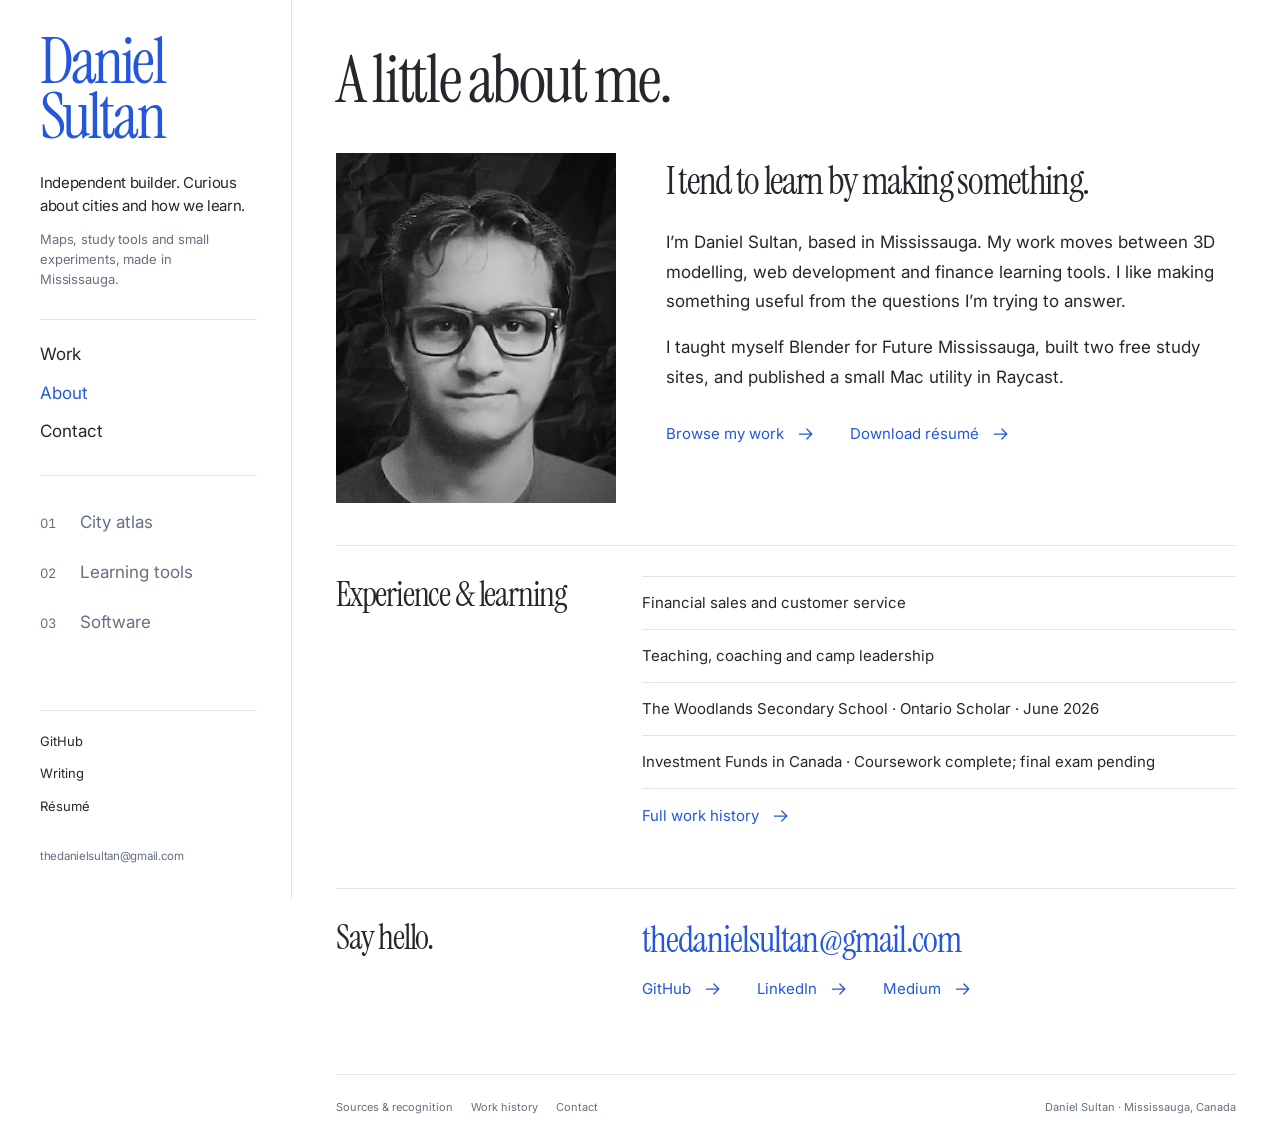
==== commit a07ebb8a: "Rebuild portfolio with a project canvas and responsive identity rail" ====
--- a/about.html
+++ b/about.html
@@ -1,100 +1 @@
-<!doctype html>
-<html lang="en">
-  <head>
-    <meta charset="UTF-8" />
-    <meta name="viewport" content="width=device-width, initial-scale=1.0" />
-    <link rel="canonical" href="https://danielsultan.ca/about.html" />
-    <title>About Daniel Sultan</title>
-    <meta name="description" content="Meet Daniel Sultan, an independent builder in Mississauga creating civic visualizations, financial learning tools and practical software." />
-    <meta property="og:title" content="About Daniel Sultan" />
-    <meta property="og:description" content="Explore Future Mississauga, InvestmentRegulation.ca, IFC Prep and practical open-source tools by Daniel Sultan." />
-    <meta property="og:type" content="profile" />
-    <meta property="og:url" content="https://danielsultan.ca/about.html" />
-    <meta property="og:image" content="https://danielsultan.ca/assets/daniel-sultan-projects-social-card.png?v=2" />
-    <meta property="og:image:width" content="1200" />
-    <meta property="og:image:height" content="630" />
-    <meta property="og:image:alt" content="Daniel Sultan: currently building Future Mississauga and InvestmentRegulation.ca" />
-    <meta name="twitter:card" content="summary_large_image" />
-    <meta name="twitter:image" content="https://danielsultan.ca/assets/daniel-sultan-projects-social-card.png?v=2" />
-    <script>
-      (function () {
-        document.documentElement.classList.add("js");
-        try {
-          var savedTheme = localStorage.getItem("daniel-theme");
-          var preferredTheme = window.matchMedia("(prefers-color-scheme: dark)").matches ? "dark" : "light";
-          document.documentElement.dataset.theme = savedTheme === "dark" || savedTheme === "light" ? savedTheme : preferredTheme;
-        } catch (error) {
-          document.documentElement.dataset.theme = "light";
-        }
-      })();
-    </script>
-    <link rel="stylesheet" href="styles.css?v=16" />
-    <link rel="stylesheet" href="atlas.css?v=2" />
-    <link rel="stylesheet" href="revamp.css?v=20261023" />
-    <link rel="icon" type="image/png" href="assets/favicon/openmoji-sunglasses-color.png?v=4" />
-    <link rel="preconnect" href="https://fonts.googleapis.com" />
-    <link rel="preconnect" href="https://fonts.gstatic.com" crossorigin />
-    <link href="https://fonts.googleapis.com/css2?family=DM+Sans:wght@400;500;600;700&amp;family=Manrope:wght@400;500;600;700;800&amp;display=swap" rel="stylesheet" />
-  </head>
-
-  <body class="about-page">
-    <a class="skip" href="#main">Skip to main content</a>
-
-    <header class="masthead"><div class="frame"><a class="wordmark" href="index.html" aria-label="Daniel Sultan, home">Daniel Sultan</a><button class="nav-toggle" id="nav-toggle" type="button" aria-expanded="false" aria-controls="main-navigation" aria-label="Open main navigation"><span class="nav-toggle-icon" aria-hidden="true"></span></button><nav class="mainnav" id="main-navigation" aria-label="Main"><a href="portfolio.html">Work</a><a href="about.html" aria-current="page">About</a><a href="proof.html">Evidence</a><a href="contact.html">Contact</a></nav><button class="theme-toggle" id="theme-toggle" type="button" aria-label="Switch color theme" aria-pressed="false"><svg class="sun-icon" viewBox="0 0 24 24" aria-hidden="true"><circle cx="12" cy="12" r="4"/><path d="M12 1v3m0 16v3M1 12h3m16 0h3M4.2 4.2l2.1 2.1m11.4 11.4 2.1 2.1M4.2 19.8l2.1-2.1M17.7 6.3l2.1-2.1"/></svg><svg class="moon-icon" viewBox="0 0 24 24" aria-hidden="true"><path d="M20.5 14.6A9 9 0 0 1 9.4 3.5a9 9 0 1 0 11.1 11.1Z"/></svg></button></div></header>
-
-        <main id="main">
-      <section class="page-head frame">
-        <p class="eyebrow">About me · Mississauga, Canada</p>
-        <h1>I like making things<br>easier to understand.</h1>
-        <div class="case-intro">
-          <div>
-            <p class="byline">I'm Daniel Sultan. I build websites, 3D models and learning tools, usually starting with a question I want to understand better myself.</p>
-            <p>How do new buildings fit into a whole city? How do you make financial regulation easier to learn? Can a small piece of software remove an everyday frustration? My projects are ways of working through those questions and sharing something useful.</p>
-            <div class="links"><a class="link" href="portfolio.html">Explore my projects</a><a class="link" href="proof.html">See the public evidence</a></div>
-          </div>
-          <figure class="project-photo about-portrait"><img src="assets/daniel-sultan-portrait.png" width="400" height="400" alt="Daniel Sultan" decoding="async" /><figcaption>Based in Mississauga, in the Greater Toronto Area.</figcaption></figure>
-        </div>
-      </section>
-
-      <section class="band frame">
-        <div class="split">
-          <aside>What I'm building</aside>
-          <div class="prose">
-            <h2>Ideas that become something you can try.</h2>
-            <p><a href="future-mississauga.html">Future Mississauga</a> began with wanting to see the city's future buildings in context. I taught myself Blender and brought together City data, existing models, development drawings and my own modelling. It has grown into an independent city atlas, with sources and revisions kept alongside the pictures. <a href="https://www.instagram.com/905hub/p/Dd6sR2qFDEH/">905HUB featured the visuals in September 2026.</a></p>
-            <p><a href="cire.html">InvestmentRegulation.ca</a> and <a href="https://ifcprep.ca/">IFC Prep</a> came from my own study. Both are free, independent learning resources with explanations, practice and public source code.</p>
-            <p>I also build smaller tools. <a href="https://www.raycast.com/itsdanielsultan/caps-lock">Caps Lock</a> is published in the Raycast Store. Other experiments use local models to help organise notes, shape a work outline or choose an outdoor break.</p>
-          </div>
-        </div>
-      </section>
-
-      <section class="band frame">
-        <div class="split">
-          <aside>How I work</aside>
-          <div class="prose">
-            <h2>Build, check, improve.</h2>
-            <p>I like work that can be inspected. A useful project needs a working link, a clear explanation and an honest account of its limits. Better references change a city model; trying a game changes its scoring; a small interface change can make a study session easier to follow.</p>
-            <p>That approach also comes from working with people. My experience spans financial sales, high-volume customer service, classroom support, tutoring, coaching and camp leadership. These settings have taught me to listen, explain things plainly and follow through.</p>
-            <div class="links"><a class="link" href="history.html">Read my work history</a><a class="link" href="assets/Daniel-Sultan-Resume-October-2026.pdf">Download my résumé</a></div>
-          </div>
-        </div>
-      </section>
-
-      <section class="band frame">
-        <div class="split">
-          <aside>Learning and next steps</aside>
-          <div class="prose">
-            <h2>Keep asking better questions.</h2>
-            <p>I graduated from The Woodlands Secondary School in June 2026 as an Ontario Scholar. I've completed Investment Funds in Canada coursework; the final exam is pending.</p>
-            <p>I'm interested in opportunities where technology, financial learning and community work meet. If you have a practical problem, an idea to explore or a programme that could help me build better work, I'd love to hear from you.</p>
-            <div class="links"><a class="link" href="contact.html">Get in touch</a><a class="link" href="https://github.com/itsdanielsultan">Browse my source code</a></div>
-          </div>
-        </div>
-      </section>
-    </main>
-
-
-    <footer class="night" id="contact"><div class="frame"><div class="footer-grid"><h2>Have something<br>worth building?</h2><div class="footer-contact"><p>I’m interested in civic technology, finance learning tools and useful software.</p><div class="mailrow"><a class="mail" href="mailto:thedanielsultan@gmail.com">thedanielsultan@gmail.com</a><button class="copybtn no-print" id="copybtn" type="button" data-mail="thedanielsultan@gmail.com">Copy</button></div></div><nav class="footer-social" aria-label="Social profiles"><a href="https://github.com/itsdanielsultan">GitHub</a><a href="https://www.linkedin.com/in/daniel-sultan">LinkedIn</a><a href="https://medium.com/@itsdanielsultan">Medium</a></nav></div><div class="colophon"><a href="index.html">Daniel Sultan</a><span>Mississauga, Canada</span></div></div></footer>
-    <script src="site.js?v=20261023" defer></script>
-  </body>
-</html>
+<!doctype html><html lang="en"><head><meta charset="utf-8"><meta name="viewport" content="width=device-width, initial-scale=1"><title>About | Daniel Sultan</title><meta name="description" content="Daniel Sultan is an independent builder in Mississauga, curious about cities and how we learn."><link rel="canonical" href="https://danielsultan.ca/about.html"><meta property="og:title" content="About | Daniel Sultan"><meta property="og:description" content="Daniel Sultan is an independent builder in Mississauga, curious about cities and how we learn."><meta property="og:type" content="website"><meta property="og:url" content="https://danielsultan.ca/about.html"><meta property="og:image" content="https://danielsultan.ca/assets/work/downtown-native-20261023.webp"><meta property="og:image:alt" content="Future Mississauga, a 3D city atlas by Daniel Sultan"><meta name="twitter:card" content="summary_large_image"><link rel="icon" href="assets/favicon/openmoji-sunglasses-color.png"><link rel="preconnect" href="https://fonts.googleapis.com"><link rel="preconnect" href="https://fonts.gstatic.com" crossorigin><link href="https://fonts.googleapis.com/css2?family=Instrument+Serif:ital@0;1&amp;family=Inter:wght@400;450;500;550;600&amp;display=swap" rel="stylesheet"><link rel="stylesheet" href="studio.css?v=20261027a"><script src="studio.js?v=20261027a" defer></script></head><body class="document-page"><a class="skip-link" href="#main">Skip to content</a><aside class="identity-rail"><a class="identity-name" href="index.html" aria-label="Daniel Sultan, home">Daniel<br> Sultan</a><p class="identity-intro">Independent builder. Curious about cities and how we learn.</p><p class="identity-support">Maps, study tools and small experiments, made in Mississauga.</p><nav class="primary-nav" aria-label="Main"><a href="index.html">Work</a><a href="about.html" aria-current="page">About</a><a href="contact.html">Contact</a></nav><nav class="project-index"  aria-label="Selected work"><a href="index.html#project-city"><span class="project-number">01</span><span>City atlas</span><svg viewBox="0 0 24 24" aria-hidden="true"><path d="M4 12h15m-6-6 6 6-6 6"/></svg></a><a href="index.html#project-learning"><span class="project-number">02</span><span>Learning tools</span><svg viewBox="0 0 24 24" aria-hidden="true"><path d="M4 12h15m-6-6 6 6-6 6"/></svg></a><a href="index.html#project-software"><span class="project-number">03</span><span>Software</span><svg viewBox="0 0 24 24" aria-hidden="true"><path d="M4 12h15m-6-6 6 6-6 6"/></svg></a></nav><div class="rail-footer"><div class="rail-profile-links"><a href="https://github.com/itsdanielsultan">GitHub</a><a href="https://medium.com/@itsdanielsultan">Writing</a><a href="assets/Daniel-Sultan-Resume-October-2026.pdf">Résumé</a></div><a class="rail-email" href="mailto:thedanielsultan@gmail.com">thedanielsultan@gmail.com</a></div></aside><div class="page-shell"><main id="main" tabindex="-1"><header class="page-heading"><h1>A little about me.</h1></header><section class="about-profile"><figure><img src="assets/daniel-sultan-portrait.png" alt="Daniel Sultan" width="400" height="400"></figure><div><h2>I tend to learn by making something.</h2><p>I’m Daniel Sultan, based in Mississauga. My work moves between 3D modelling, web development and finance learning tools. I like making something useful from the questions I’m trying to answer.</p><p>I taught myself Blender for Future Mississauga, built two free study sites, and published a small Mac utility in Raycast.</p><div class="text-links"><a href="portfolio.html">Browse my work<svg viewBox="0 0 24 24" aria-hidden="true"><path d="M4 12h15m-6-6 6 6-6 6"/></svg></a><a href="assets/Daniel-Sultan-Resume-October-2026.pdf">Download résumé<svg viewBox="0 0 24 24" aria-hidden="true"><path d="M4 12h15m-6-6 6 6-6 6"/></svg></a></div></div></section><section class="essay-section"><h2>Experience &amp; learning</h2><div class="section-body"><ul class="compact-list"><li>Financial sales and customer service</li><li>Teaching, coaching and camp leadership</li><li>The Woodlands Secondary School · Ontario Scholar · June 2026</li><li>Investment Funds in Canada · Coursework complete; final exam pending</li></ul><div class="text-links"><a href="history.html">Full work history<svg viewBox="0 0 24 24" aria-hidden="true"><path d="M4 12h15m-6-6 6 6-6 6"/></svg></a></div></div></section><section class="essay-section"><h2>Say hello.</h2><div class="section-body"><a class="about-email" href="mailto:thedanielsultan@gmail.com">thedanielsultan@gmail.com</a><div class="text-links"><a href="https://github.com/itsdanielsultan">GitHub<svg viewBox="0 0 24 24" aria-hidden="true"><path d="M4 12h15m-6-6 6 6-6 6"/></svg></a><a href="https://www.linkedin.com/in/daniel-sultan">LinkedIn<svg viewBox="0 0 24 24" aria-hidden="true"><path d="M4 12h15m-6-6 6 6-6 6"/></svg></a><a href="https://medium.com/@itsdanielsultan">Medium<svg viewBox="0 0 24 24" aria-hidden="true"><path d="M4 12h15m-6-6 6 6-6 6"/></svg></a></div></div></section></main><footer class="site-footer"><div><a href="proof.html">Sources &amp; recognition</a><a href="history.html">Work history</a><a href="contact.html">Contact</a></div><span>Daniel Sultan · Mississauga, Canada</span></footer></div><dialog class="image-viewer" aria-label="Project image"><button class="viewer-close" type="button" aria-label="Close image"><svg viewBox="0 0 24 24" aria-hidden="true"><path d="m6 6 12 12M18 6 6 18"/></svg></button><figure><img alt=""><figcaption></figcaption></figure><a class="viewer-original" href="#">Open original image</a></dialog></body></html>
--- a/studio.css
+++ b/studio.css
@@ -0,0 +1,15 @@
+:root{--paper:#fff;--ink:#24272c;--muted:#657080;--accent:#2457dc;--line:#e2e6eb;--wash:#f3f5f7;--rail:292px;--pad:44px;--serif:"Instrument Serif",Georgia,serif;--sans:"Inter",-apple-system,BlinkMacSystemFont,"Segoe UI",sans-serif}*{box-sizing:border-box}html{scroll-behavior:smooth;scroll-padding-top:30px}body{margin:0;background:var(--paper);color:var(--ink);font:400 16px/1.65 var(--sans);-webkit-font-smoothing:antialiased}a{color:var(--accent);text-decoration:none;text-underline-offset:4px}a:hover{text-decoration:underline}button{font:500 14px/1.4 var(--sans);cursor:pointer}button,a{-webkit-tap-highlight-color:transparent}button:focus-visible,a:focus-visible{outline:2px solid var(--accent);outline-offset:5px}button:disabled{cursor:default}img{display:block;max-width:100%;height:auto}h1,h2,h3,p,figure{margin:0}h1,h2,h3{font:400 42px/1.08 var(--serif);letter-spacing:-.035em}p+p{margin-top:16px}p{max-width:75ch}svg{width:22px;height:22px;fill:none;stroke:currentColor;stroke-width:1.5;stroke-linecap:round;stroke-linejoin:round;vertical-align:middle;flex:none}.skip-link{position:fixed;left:12px;top:-100px;background:#fff;padding:12px 20px;z-index:100;border:1px solid var(--accent)}.skip-link:focus{top:12px}.identity-rail{position:fixed;inset:0 auto 0 0;width:var(--rail);border-right:1px solid var(--line);padding:34px 34px 34px 40px;display:flex;flex-direction:column;overflow-y:auto;scrollbar-width:thin;background:#fff;z-index:10}.identity-name{font:400 64px/.86 var(--serif);letter-spacing:-.045em;width:fit-content;margin-bottom:28px}.identity-name:hover{text-decoration:none;color:#173dac}.identity-intro{font-size:15px;line-height:1.5;max-width:25ch;letter-spacing:-.025em}.identity-support{font-size:13px;line-height:1.55;color:var(--muted);margin-top:12px;max-width:26ch;letter-spacing:-.01em}.primary-nav{display:flex;flex-direction:column;gap:10px;border-top:1px solid var(--line);margin-top:30px;padding-top:20px}.primary-nav a{color:var(--ink);font-size:16px;width:fit-content}.primary-nav a[aria-current=page]{color:var(--accent)}.project-index{display:flex;flex-direction:column;border-top:1px solid var(--line);margin-top:30px;padding-top:23px;gap:2px}.project-index a{display:grid;grid-template-columns:30px minmax(0,1fr) 19px;gap:10px;align-items:center;color:var(--muted);min-height:48px;font-size:15px;line-height:1.4}.project-index a svg{width:19px;height:19px;visibility:hidden}.project-index a:hover{text-decoration:none;color:var(--accent)}.project-index a[aria-selected=true],.project-index a.is-active{color:var(--accent)}.project-index a[aria-selected=true] svg,.project-index a.is-active svg{visibility:visible}.project-number{font-size:13px;font-variant-numeric:tabular-nums}.rail-footer{margin-top:auto;padding-top:54px}.rail-profile-links{display:flex;flex-direction:column;gap:11px;border-top:1px solid var(--line);padding-top:20px}.rail-profile-links a{font-size:13px;color:var(--ink);width:fit-content}.rail-email{display:block;color:var(--muted);font-size:11.5px;margin-top:30px;letter-spacing:-.025em;overflow-wrap:anywhere}.page-shell{margin-left:var(--rail);padding:44px var(--pad) 0;max-width:1800px}.page-shell>main{max-width:1200px;margin-inline:auto;outline:none}.canvas-heading{display:flex;justify-content:space-between;gap:25px;align-items:flex-start;margin-bottom:25px}.canvas-heading>div{min-width:0;flex:1}.canvas-heading h1{font-size:clamp(48px,5.45vw,78px);line-height:1.03;letter-spacing:-.035em}.canvas-heading .lead{font:400 17px/1.55 var(--sans);color:var(--muted);margin-top:15px;max-width:80ch;letter-spacing:-.02em}.canvas-action{display:inline-flex;align-items:center;gap:12px;white-space:nowrap;font-size:15px;line-height:1.4;margin-top:31px;flex:none}.project-panel{animation:panel-enter .18s ease-out}.project-panel[hidden]{display:none}.media{width:100%;min-width:0;margin:0}.media>a[data-image]{display:block;cursor:zoom-in}.media img{width:100%;height:auto;background:var(--wash)}.media figcaption,.caption{font-size:11px;line-height:1.65;color:var(--muted);margin-top:11px;max-width:none}.media figcaption a,.caption a{text-decoration:underline;color:var(--muted)}.media figcaption p{font-size:inherit;line-height:inherit;margin:4px 0 0;max-width:none}.city-media img{aspect-ratio:1.6;object-fit:contain}.contribution-row{display:grid;grid-template-columns:1.6fr 1fr;gap:36px;border-top:1px solid var(--line);border-bottom:1px solid var(--line);padding:24px 0;margin-top:25px;align-items:center}.contribution{font:400 30px/1.2 var(--serif);letter-spacing:-.025em;max-width:35ch}.project-proof{border-left:1px solid var(--line);padding-left:30px;min-width:0}.project-proof>a{font-size:15px;display:inline-flex;align-items:center;gap:8px}.project-proof>a svg{display:none}.project-proof p{font-size:12px;color:var(--muted);line-height:1.6;margin-top:7px}.project-proof p a{color:inherit;text-decoration:underline}.text-links{display:flex;gap:14px 34px;align-items:center;flex-wrap:wrap;margin-top:22px}.text-links a{display:inline-flex;gap:12px;align-items:center;font-size:14px;line-height:1.5}.text-links a svg{width:20px;height:20px}.refinement-preview{margin-top:42px}.section-heading{display:flex;justify-content:space-between;gap:24px;align-items:center;margin-bottom:23px}.section-heading h2{font-size:37px}.section-heading>a{display:inline-flex;gap:10px;align-items:center;white-space:nowrap;font-size:13px}.comparison-pair{display:grid;grid-template-columns:1fr 1fr;gap:22px;margin-block:28px}.comparison-pair img{aspect-ratio:4/3;object-fit:contain}.refinement-preview .comparison-pair{margin-top:0;margin-bottom:12px}.learning-pair{display:grid;grid-template-columns:minmax(0,1fr) minmax(0,1fr);gap:24px}.learning-pair .media img{aspect-ratio:1.18;object-fit:cover;object-position:left top;border:1px solid var(--line)}.learning-pair h2{font-size:clamp(26px,3vw,43px);margin-top:23px;letter-spacing:-.04em;overflow-wrap:anywhere}.learning-pair p{font-size:15px;color:var(--muted);line-height:1.6;max-width:50ch;margin-top:12px}.learning-pair article>a{display:inline-flex;gap:12px;align-items:center;margin-top:14px;text-decoration:underline;font-size:15px}.learning-contribution{grid-template-columns:1.5fr 1fr;font-size:15px;color:var(--muted);margin-top:28px}.learning-contribution>div{border-left:1px solid var(--line);padding-left:30px}.more-explore{border-top:1px solid var(--line);margin-top:28px;padding-top:22px}.more-explore h2{font-size:32px}.more-explore .text-links{margin-top:14px}.software-media img{aspect-ratio:1.6;object-fit:cover;object-position:top}.small-heading{font-size:32px;margin-bottom:10px}.contribution-row:not(:has(.contribution)) p{font-size:15px;line-height:1.65}.small-project-list{margin-top:38px}.small-project-list h2{font-size:34px;margin-bottom:20px}.small-project-list>a{display:grid;grid-template-columns:1fr 1.6fr 20px;gap:20px;padding:18px 0;border-top:1px solid var(--line);font-size:15px;align-items:center}.small-project-list>a>span:nth-child(2){color:var(--muted);font-size:13px}.small-project-list>a:hover{text-decoration:none}.small-project-list>a:hover>span:first-child{text-decoration:underline}.site-footer{max-width:1200px;margin:44px auto 0;border-top:1px solid var(--line);padding:23px 0 24px;display:flex;gap:20px;justify-content:space-between;align-items:flex-start;color:var(--muted);font-size:11px}.site-footer>div{display:flex;gap:18px;flex-wrap:wrap}.site-footer a{color:var(--muted)}.site-footer>span{white-space:nowrap}.page-heading{margin-bottom:36px}.page-heading h1{font-size:clamp(48px,5.15vw,76px);line-height:1.08;max-width:24ch}.page-heading .lead{font:400 clamp(18px,1.6vw,22px)/1.5 var(--sans);letter-spacing:-.02em;color:var(--muted);margin-top:15px;max-width:76ch}.back-link{display:inline-flex;font-size:13px;gap:10px;margin-bottom:25px}.back-link:before{content:'←';font-family:var(--sans);font-size:15px}.essay-section{display:grid;grid-template-columns:minmax(170px,1fr) minmax(0,2.2fr);gap:36px;padding:30px 0;border-top:1px solid var(--line);margin-top:30px;position:relative}.essay-section>h2{font-size:34px;max-width:15ch;line-height:1.1}.essay-section>span{position:absolute;top:0;left:0}.section-body{min-width:0}.section-body p{font-size:16px;line-height:1.7}.section-body h3{font-size:28px;margin:26px 0 10px}.section-body .media{margin:23px 0}.section-body .text-links{margin-top:16px}.case-detail{display:grid;grid-template-columns:1fr 2.2fr;gap:36px;margin-top:30px;padding-bottom:8px}.case-detail h2{font-size:34px}.case-detail p{font-size:16px;line-height:1.7}.muted{color:var(--muted)}.section-body .muted,.case-detail .muted{font-size:14px}.about-profile{display:grid;grid-template-columns:280px minmax(0,1fr);gap:50px;align-items:start;margin:38px 0 42px}.about-profile figure{min-width:0}.about-profile img{width:100%;aspect-ratio:4/5;object-fit:cover;object-position:50% 30%;filter:grayscale(1)}.about-profile h2{font-size:38px;line-height:1.15;margin-top:7px;margin-bottom:24px;max-width:25ch}.about-profile p{font-size:17px;line-height:1.75;max-width:66ch}.about-profile .text-links{margin-top:30px}.compact-list{list-style:none;margin:0;padding:0}.compact-list li{border-top:1px solid var(--line);padding:14px 0;font-size:15px;line-height:1.6}.compact-list li:last-child{border-bottom:1px solid var(--line)}.about-email{font:400 clamp(24px,2.8vw,42px)/1.2 var(--serif);letter-spacing:-.025em;overflow-wrap:anywhere}.contact-address{border-block:1px solid var(--line);padding:30px 0;margin-block:38px;display:flex;flex-wrap:wrap;gap:22px;align-items:center}.contact-address>a{font:400 clamp(28px,3.5vw,50px)/1.2 var(--serif);letter-spacing:-.035em;overflow-wrap:anywhere}.contact-address button{background:white;border:1px solid var(--line);padding:11px 15px;color:var(--ink)}.contact-address button:hover{border-color:var(--accent);color:var(--accent)}.contact-link-row{display:grid;grid-template-columns:1fr 2fr;gap:28px;border-top:1px solid var(--line);padding:20px 0;align-items:start}.contact-link-row:last-child{border-bottom:1px solid var(--line)}.contact-link-name{font-size:17px}.contact-link-description{font-size:14px;color:var(--muted)}.history-intro{margin-bottom:30px;max-width:74ch;color:var(--muted)}.experience-row{padding:28px 0;border-top:1px solid var(--line)}.experience-meta{display:flex;justify-content:space-between;gap:20px;align-items:start}.experience-meta h2{font-size:32px}.experience-role{font-size:14px;margin-top:7px;color:var(--muted)}.experience-meta time{white-space:nowrap;font-size:12px;color:var(--muted);padding-top:8px}.experience-description{font-size:15px;line-height:1.7;max-width:75ch;margin-top:15px}.work-directory{border-top:1px solid var(--line)}.directory-entry{display:grid;grid-template-columns:35px minmax(0,1.2fr) minmax(0,1fr);gap:24px;padding:34px 0;border-bottom:1px solid var(--line)}.entry-number{font-size:12px;color:var(--muted);padding-top:7px;font-variant-numeric:tabular-nums}.entry-copy h2{font-size:clamp(30px,3vw,44px);overflow-wrap:anywhere}.entry-copy p{font-size:14px;color:var(--muted);line-height:1.7;margin-top:15px;max-width:56ch}.entry-copy .text-links{gap:14px 22px;margin-top:19px}.entry-copy .text-links a{font-size:13px}.directory-entry .media img{aspect-ratio:1.6;object-fit:cover;object-position:top}.project-list{list-style:none;padding:0;margin:0}.project-list>li{border-top:1px solid var(--line);padding:19px 0}.project-list h3{margin:0;font-size:27px}.project-list h3 a{display:inline-flex;gap:14px;align-items:center}.project-list p{font-size:14px;color:var(--muted);margin-top:9px}.anchor-alias{display:block;position:relative;height:0}.image-viewer{border:0;background:#fff;color:var(--ink);padding:40px 24px 24px;width: min(1400px,94vw);max-width:none;max-height:94dvh;overflow:auto}.image-viewer:not([open]){display:none}.image-viewer::backdrop{background:#151922cc;backdrop-filter:blur(4px)}.image-viewer figure{margin:0}.image-viewer img{display:block;width:auto;height:auto;max-width:100%;max-height:76dvh;margin:auto;object-fit:contain;background:var(--wash)}.image-viewer figcaption{font-size:12px;line-height:1.65;margin-top:15px;max-width:100ch;color:var(--muted)}.viewer-close{position:absolute;right:9px;top:7px;border:0;background:white;padding:7px;color:var(--ink);line-height:1}.viewer-close svg{width:22px;height:22px}.viewer-original{font-size:13px;display:inline-block;margin-top:12px;text-decoration:underline}@keyframes panel-enter{from{opacity:.6;transform:translateY(3px)}to{opacity:1;transform:none}}
+@media(min-width:1700px){.canvas-heading h1,.page-heading h1{font-size:80px}}
+@media(max-width:1200px) and (min-width:961px){:root{--rail:252px;--pad:32px}.identity-rail{padding:32px}.identity-name{font-size:60px}.identity-intro{font-size:14px}.identity-support{font-size:12px}.project-index a{font-size:14px;grid-template-columns:25px minmax(0,1fr) 16px;gap:8px}.canvas-heading h1{font-size:58px}.canvas-heading{display:block}.canvas-action{margin-top:14px}.contribution-row{gap:22px;grid-template-columns:1.5fr 1fr}.contribution{font-size:27px}.project-proof{padding-left:22px}.about-profile{grid-template-columns:220px minmax(0,1fr);gap:32px}.about-profile h2{font-size:32px}.about-profile p{font-size:16px}.directory-entry{grid-template-columns:28px minmax(0,1.3fr) minmax(0,1fr);gap:18px}.text-links{gap:14px 24px}.site-footer{display:block}.site-footer>span{display:block;margin-top:12px}}
+@media(max-height:850px) and (min-width:961px){.identity-rail{padding-top:28px;padding-bottom:25px}.identity-name{font-size:54px;margin-bottom:20px}.primary-nav{margin-top:22px;padding-top:15px;gap:8px}.project-index{margin-top:22px;padding-top:14px}.project-index a{min-height:42px}.rail-footer{padding-top:34px}.rail-profile-links{gap:8px;padding-top:14px}.rail-email{margin-top:20px}}
+@media(max-width:960px){:root{--pad:30px}.identity-rail{position:relative;inset:auto;width:auto;border-right:0;border-bottom:1px solid var(--line);padding:28px var(--pad) 0;overflow:visible;display:grid;grid-template-columns:minmax(0,1fr) auto;gap:0 30px}.identity-name{font-size:46px;line-height:1;margin:0 0 20px;letter-spacing:-.04em;grid-column:1}.identity-name br{display:none}.identity-intro{font-size:15px;max-width:52ch;grid-column:1;line-height:1.6}.identity-support{font-size:13px;max-width:60ch;grid-column:1;margin-top:7px}.primary-nav{grid-column:2;grid-row:1/4;align-self:start;flex-direction:row;gap:20px;margin:9px 0 0;padding:0;border:0}.primary-nav a{font-size:14px}.project-index{grid-column:1/-1;flex-direction:row;display:grid;grid-template-columns:repeat(3,minmax(0,1fr));gap:16px;margin-top:22px;padding:10px 0;border:0;border-top:1px solid var(--line)}.project-index a{font-size:14px;grid-template-columns:25px minmax(0,1fr) 18px;gap:7px;min-height:46px}.rail-footer{display:none}.page-shell{margin-left:0;padding:32px var(--pad) 0}.canvas-heading h1{font-size:64px}.canvas-heading .lead{font-size:17px;max-width:66ch}.canvas-action{margin-top:23px}.page-heading h1{font-size:64px}.about-profile{grid-template-columns:240px minmax(0,1fr);gap:32px}.about-profile h2{font-size:34px}.about-profile p{font-size:16px}.site-footer{font-size:11px}.document-page .project-index{padding-bottom:7px}.essay-section{gap:30px;grid-template-columns:1fr 2.2fr}.directory-entry{grid-template-columns:28px minmax(0,1.1fr) minmax(0,1fr);gap:20px}}
+@media(max-width:700px){:root{--pad:24px}.canvas-heading{display:block;margin-bottom:23px}.canvas-heading h1{font-size:57px}.canvas-heading .lead{font-size:17px;line-height:1.6}.canvas-action{margin-top:14px;font-size:14px}.contribution-row{grid-template-columns:1fr;gap:20px;align-items:start}.contribution{font-size:29px;max-width:40ch}.project-proof{border-left:0;border-top:1px solid var(--line);padding:17px 0 0}.project-proof>a{font-size:15px}.text-links{gap:15px 26px}.text-links a{font-size:14px}.section-heading{align-items:start;gap:16px}.section-heading h2{font-size:32px}.section-heading>a{font-size:12px}.comparison-pair{gap:14px}.learning-pair{gap:22px}.learning-pair h2{font-size:32px}.learning-pair p{font-size:14px}.learning-contribution>div{border-left:0;border-top:1px solid var(--line);padding:17px 0 0}.small-project-list>a{grid-template-columns:1fr 1.3fr 20px;gap:15px}.essay-section,.case-detail{grid-template-columns:1fr;gap:19px;padding-top:25px;margin-top:25px}.essay-section>h2{max-width:none;font-size:32px}.page-heading h1{font-size:58px}.page-heading .lead{font-size:18px}.about-profile{grid-template-columns:180px minmax(0,1fr);gap:26px}.about-profile h2{font-size:31px;margin-top:0;margin-bottom:17px}.about-profile p{font-size:15px;line-height:1.7}.about-profile .text-links{gap:15px}.directory-entry{grid-template-columns:25px 1fr;gap:17px}.directory-entry .media{grid-column:2;max-width:600px;margin-top:5px}.entry-copy h2{font-size:36px}.contact-link-row{gap:20px}.site-footer{display:block}.site-footer>span{display:block;margin-top:14px}.identity-intro{max-width:44ch}.identity-support{max-width:50ch}}
+@media(max-width:500px){:root{--pad:22px}body{font-size:15px}.identity-rail{padding-top:23px;gap:0}.identity-name{font-size:41px;grid-column:1/-1;margin-bottom:15px;line-height:1.1}.primary-nav{grid-column:1/-1;grid-row:auto;justify-self:start;margin-top:20px;gap:25px}.primary-nav a{font-size:14px}.identity-intro{grid-column:1/-1;max-width:37ch;font-size:15px;line-height:1.55}.identity-support{grid-column:1/-1;max-width:42ch;font-size:12px;line-height:1.6;margin-top:7px}.project-index{margin-top:19px;gap:8px;padding-block:9px}.project-index a{font-size:12px;gap:6px;grid-template-columns:18px 1fr;min-height:45px}.project-index a svg{display:none}.project-number{font-size:11px}.page-shell{padding-top:25px}.canvas-heading h1{font-size:49px;letter-spacing:-.04em;line-height:1.08}.canvas-heading .lead{font-size:15px;line-height:1.65;margin-top:10px}.canvas-action{font-size:13px;gap:9px;margin-top:15px}.canvas-action svg{width:19px;height:19px}.media figcaption,.caption{font-size:10px;line-height:1.7;margin-top:10px}.city-media img{aspect-ratio:1.6}.contribution-row{margin-top:22px;padding-block:21px}.contribution{font-size:27px}.project-proof p{font-size:12px}.text-links{gap:15px 24px;margin-top:19px}.refinement-preview{margin-top:31px}.section-heading{display:block;margin-bottom:20px}.section-heading h2{font-size:33px}.section-heading>a{margin-top:12px;font-size:12px}.comparison-pair{grid-template-columns:1fr;gap:20px;margin-block:23px}.comparison-pair .media figcaption{font-size:11px}.learning-pair{grid-template-columns:1fr;gap:30px}.learning-pair .media img{aspect-ratio:1.35}.learning-pair h2{font-size:36px;margin-top:18px}.learning-pair p{font-size:15px}.learning-pair article>a{font-size:14px;margin-top:12px}.learning-contribution{font-size:14px}.more-explore h2,.small-project-list h2{font-size:33px}.small-project-list>a{grid-template-columns:1fr 20px;gap:6px 15px;padding-block:18px}.small-project-list>a>span:first-child{grid-column:1;font-size:16px}.small-project-list>a>span:nth-child(2){grid-column:1;font-size:13px}.small-project-list>a svg{grid-column:2;grid-row:1/3}.page-heading{margin-bottom:28px}.page-heading h1{font-size:50px;line-height:1.1;letter-spacing:-.035em}.page-heading .lead{font-size:17px;line-height:1.65}.page-heading .text-links{gap:15px 23px}.back-link{margin-bottom:18px;font-size:12px}.about-profile{display:flex;flex-direction:column;gap:25px;margin-top:0;margin-bottom:32px}.about-profile figure{width:190px;max-width:60%;align-self:start}.about-profile img{aspect-ratio:1;object-position:center}.about-profile h2{font-size:34px;max-width:19ch}.about-profile p{font-size:16px;line-height:1.75}.essay-section{margin-top:24px;padding-block:24px 0;gap:17px}.essay-section>h2,.case-detail h2{font-size:32px}.section-body p,.case-detail p{font-size:15px;line-height:1.75}.section-body .muted,.case-detail .muted{font-size:13px}.compact-list li{font-size:14px;line-height:1.7;padding:13px 0}.about-email{font-size:28px}.contact-address{padding-block:23px;margin-block:28px;gap:18px}.contact-address>a{font-size:31px;line-height:1.25;max-width:100%;letter-spacing:-.045em}.contact-address button{font-size:12px;padding:10px 13px}.contact-link-row{grid-template-columns:1fr;gap:6px;padding:19px 0}.contact-link-name{font-size:16px}.contact-link-description{font-size:13px}.experience-meta{display:block}.experience-meta h2{font-size:31px}.experience-role{font-size:13px;line-height:1.6}.experience-meta time{display:block;font-size:12px;padding-top:11px}.experience-description{font-size:14px;line-height:1.75}.directory-entry{padding-block:26px;gap:13px;grid-template-columns:21px 1fr}.entry-copy h2{font-size:34px}.entry-copy p{font-size:14px;line-height:1.7;margin-top:11px}.entry-copy .text-links{gap:14px 21px;margin-top:16px}.entry-copy .text-links a{font-size:12px}.entry-number{font-size:11px;padding-top:6px}.directory-entry .media{margin-top:4px}.site-footer{margin-top:35px;font-size:10px;padding-block:20px}.site-footer>div{gap:12px 18px}.image-viewer{width:96vw;padding:40px 12px 18px;max-height:94dvh}.image-viewer img{max-height:68dvh}.image-viewer figcaption{font-size:11px}.viewer-original{font-size:12px}}
+@media(prefers-reduced-motion:reduce){html{scroll-behavior:auto}.project-panel{animation:none}}
+@media print{.identity-rail,.site-footer,.skip-link,.viewer-close,.image-viewer{display:none!important}.page-shell{margin:0;padding:0}.project-panel[hidden]{display:none!important}body{font-size:11pt}.canvas-heading h1,.page-heading h1{font-size:34pt}.media{break-inside:avoid}.essay-section{break-inside:avoid}a{color:inherit;text-decoration:none}.page-heading .lead{font-size:13pt}}
+/* Optical refinements from the native-size concept comparison. */
+.canvas-heading .lead{font-size:20px;line-height:1.55}.project-index a{font-size:17px}.primary-nav a{font-size:17px}.media figcaption,.caption{font-size:12px}.contribution{font-size:34px}.project-proof>a{font-size:17px}.project-proof p{font-size:13px}.canvas-action{font-size:17px}.text-links a{font-size:15px}
+@media(max-width:1200px) and (min-width:961px){.project-index a{font-size:15px}.canvas-heading .lead{font-size:18px}.canvas-action{font-size:15px}.contribution{font-size:30px}}
+@media(max-width:960px){.canvas-heading .lead{font-size:18px}.project-index a{font-size:15px}.canvas-action{font-size:15px}.primary-nav a{font-size:14px}}
+@media(max-width:500px){.canvas-heading .lead{font-size:16px}.project-index a{font-size:12px}.canvas-action{font-size:14px}.contribution{font-size:29px}.media figcaption,.caption{font-size:11px}.text-links a{font-size:14px}.project-proof>a{font-size:16px}.project-proof p{font-size:12px}}
+.back-link:before{content:none}.back-link svg{width:18px;height:18px}
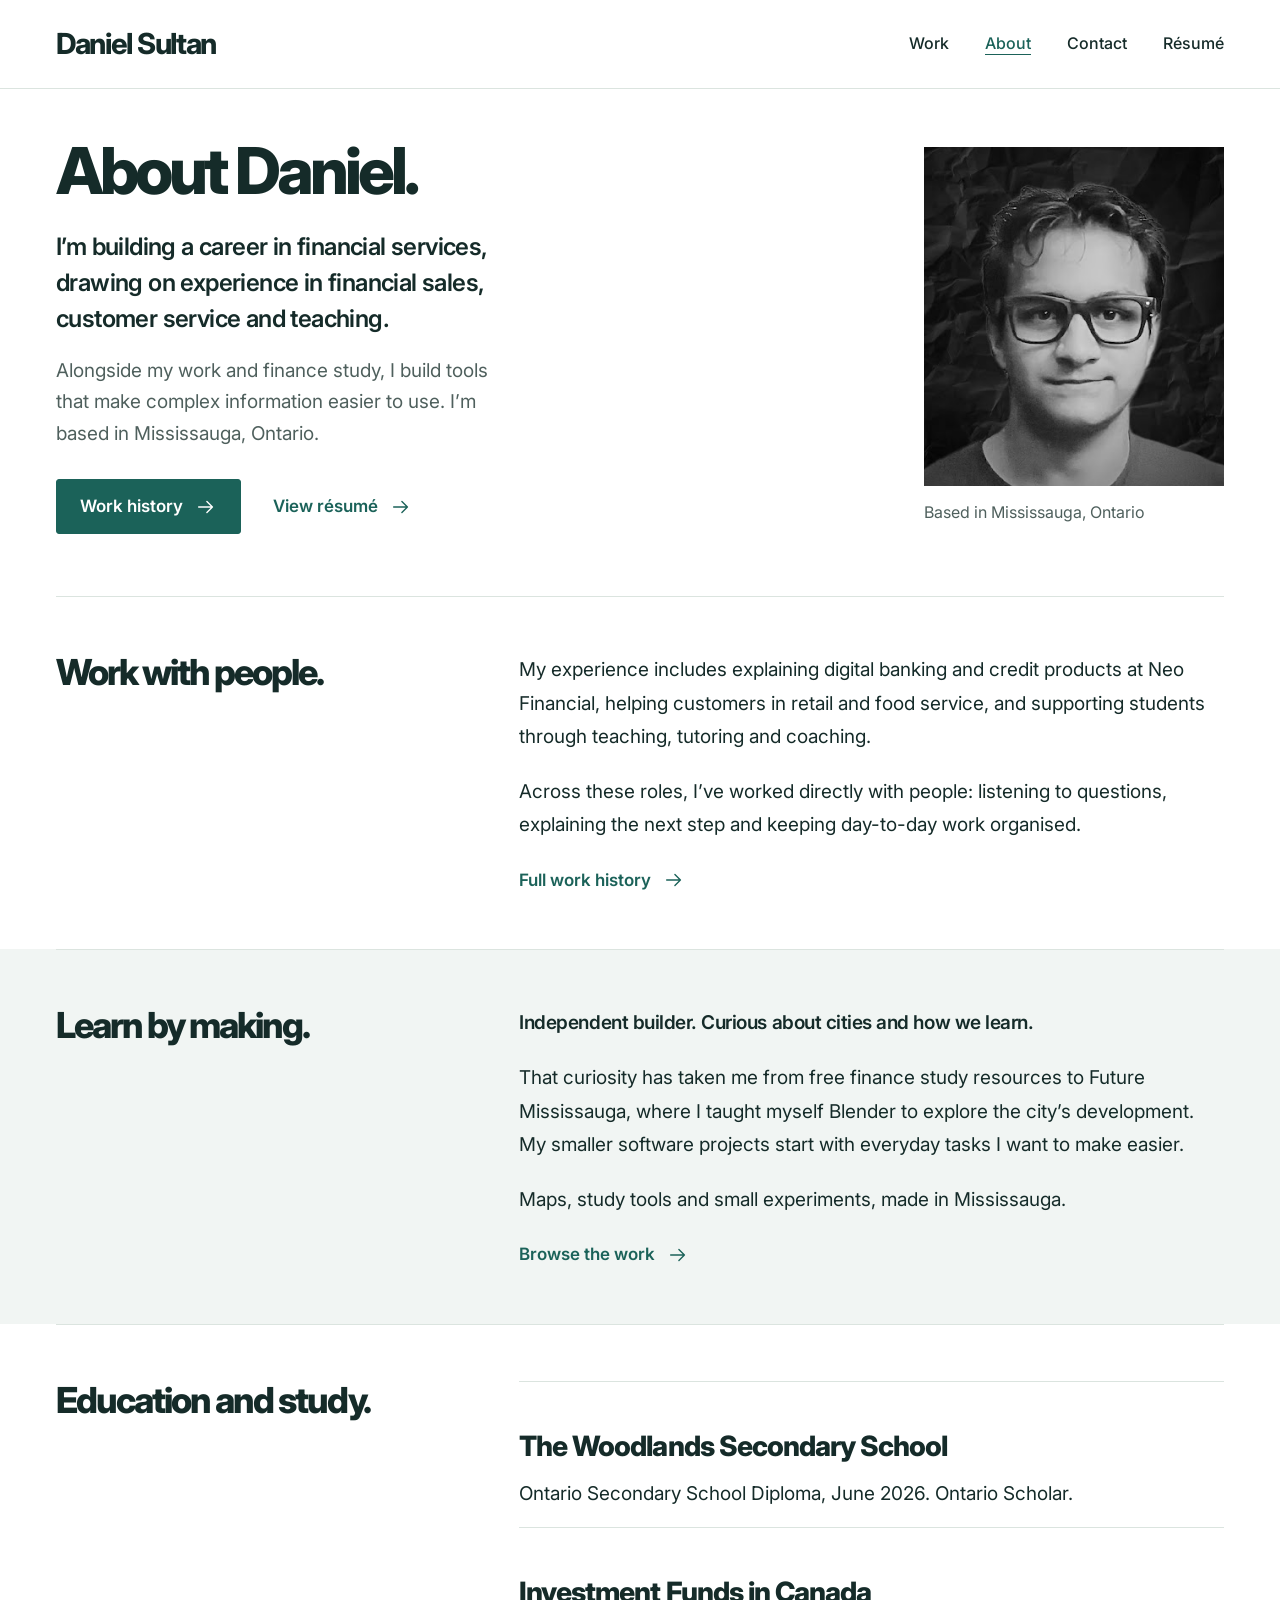
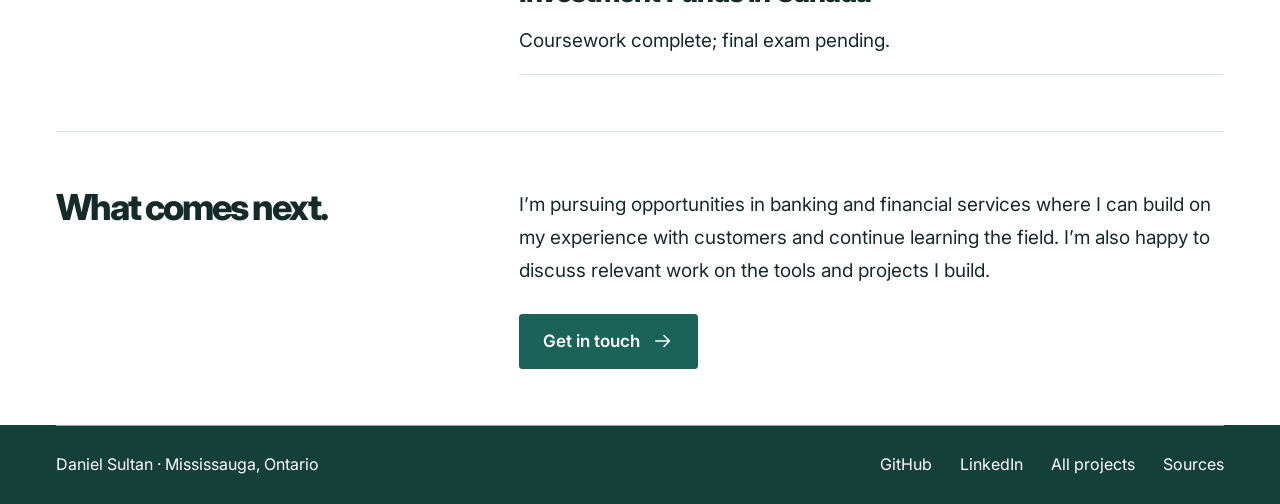
==== commit a0cf370f: "Tell a coherent financial-services story across the portfolio" ====
--- a/about.html
+++ b/about.html
@@ -1 +1,8 @@
-<!doctype html><html lang="en"><head><meta charset="utf-8"><meta name="viewport" content="width=device-width, initial-scale=1"><title>About | Daniel Sultan</title><meta name="description" content="Daniel Sultan is an independent builder in Mississauga, curious about cities and how we learn."><link rel="canonical" href="https://danielsultan.ca/about.html"><meta property="og:title" content="About | Daniel Sultan"><meta property="og:description" content="Daniel Sultan is an independent builder in Mississauga, curious about cities and how we learn."><meta property="og:type" content="website"><meta property="og:url" content="https://danielsultan.ca/about.html"><meta property="og:image" content="https://danielsultan.ca/assets/work/downtown-native-20261023.webp"><meta property="og:image:alt" content="Future Mississauga, a 3D city atlas by Daniel Sultan"><meta name="twitter:card" content="summary_large_image"><link rel="icon" href="assets/favicon/openmoji-sunglasses-color.png"><link rel="preconnect" href="https://fonts.googleapis.com"><link rel="preconnect" href="https://fonts.gstatic.com" crossorigin><link href="https://fonts.googleapis.com/css2?family=Instrument+Serif:ital@0;1&amp;family=Inter:wght@400;450;500;550;600&amp;display=swap" rel="stylesheet"><link rel="stylesheet" href="studio.css?v=20261027a"><script src="studio.js?v=20261027a" defer></script></head><body class="document-page"><a class="skip-link" href="#main">Skip to content</a><aside class="identity-rail"><a class="identity-name" href="index.html" aria-label="Daniel Sultan, home">Daniel<br> Sultan</a><p class="identity-intro">Independent builder. Curious about cities and how we learn.</p><p class="identity-support">Maps, study tools and small experiments, made in Mississauga.</p><nav class="primary-nav" aria-label="Main"><a href="index.html">Work</a><a href="about.html" aria-current="page">About</a><a href="contact.html">Contact</a></nav><nav class="project-index"  aria-label="Selected work"><a href="index.html#project-city"><span class="project-number">01</span><span>City atlas</span><svg viewBox="0 0 24 24" aria-hidden="true"><path d="M4 12h15m-6-6 6 6-6 6"/></svg></a><a href="index.html#project-learning"><span class="project-number">02</span><span>Learning tools</span><svg viewBox="0 0 24 24" aria-hidden="true"><path d="M4 12h15m-6-6 6 6-6 6"/></svg></a><a href="index.html#project-software"><span class="project-number">03</span><span>Software</span><svg viewBox="0 0 24 24" aria-hidden="true"><path d="M4 12h15m-6-6 6 6-6 6"/></svg></a></nav><div class="rail-footer"><div class="rail-profile-links"><a href="https://github.com/itsdanielsultan">GitHub</a><a href="https://medium.com/@itsdanielsultan">Writing</a><a href="assets/Daniel-Sultan-Resume-October-2026.pdf">Résumé</a></div><a class="rail-email" href="mailto:thedanielsultan@gmail.com">thedanielsultan@gmail.com</a></div></aside><div class="page-shell"><main id="main" tabindex="-1"><header class="page-heading"><h1>A little about me.</h1></header><section class="about-profile"><figure><img src="assets/daniel-sultan-portrait.png" alt="Daniel Sultan" width="400" height="400"></figure><div><h2>I tend to learn by making something.</h2><p>I’m Daniel Sultan, based in Mississauga. My work moves between 3D modelling, web development and finance learning tools. I like making something useful from the questions I’m trying to answer.</p><p>I taught myself Blender for Future Mississauga, built two free study sites, and published a small Mac utility in Raycast.</p><div class="text-links"><a href="portfolio.html">Browse my work<svg viewBox="0 0 24 24" aria-hidden="true"><path d="M4 12h15m-6-6 6 6-6 6"/></svg></a><a href="assets/Daniel-Sultan-Resume-October-2026.pdf">Download résumé<svg viewBox="0 0 24 24" aria-hidden="true"><path d="M4 12h15m-6-6 6 6-6 6"/></svg></a></div></div></section><section class="essay-section"><h2>Experience &amp; learning</h2><div class="section-body"><ul class="compact-list"><li>Financial sales and customer service</li><li>Teaching, coaching and camp leadership</li><li>The Woodlands Secondary School · Ontario Scholar · June 2026</li><li>Investment Funds in Canada · Coursework complete; final exam pending</li></ul><div class="text-links"><a href="history.html">Full work history<svg viewBox="0 0 24 24" aria-hidden="true"><path d="M4 12h15m-6-6 6 6-6 6"/></svg></a></div></div></section><section class="essay-section"><h2>Say hello.</h2><div class="section-body"><a class="about-email" href="mailto:thedanielsultan@gmail.com">thedanielsultan@gmail.com</a><div class="text-links"><a href="https://github.com/itsdanielsultan">GitHub<svg viewBox="0 0 24 24" aria-hidden="true"><path d="M4 12h15m-6-6 6 6-6 6"/></svg></a><a href="https://www.linkedin.com/in/daniel-sultan">LinkedIn<svg viewBox="0 0 24 24" aria-hidden="true"><path d="M4 12h15m-6-6 6 6-6 6"/></svg></a><a href="https://medium.com/@itsdanielsultan">Medium<svg viewBox="0 0 24 24" aria-hidden="true"><path d="M4 12h15m-6-6 6 6-6 6"/></svg></a></div></div></section></main><footer class="site-footer"><div><a href="proof.html">Sources &amp; recognition</a><a href="history.html">Work history</a><a href="contact.html">Contact</a></div><span>Daniel Sultan · Mississauga, Canada</span></footer></div><dialog class="image-viewer" aria-label="Project image"><button class="viewer-close" type="button" aria-label="Close image"><svg viewBox="0 0 24 24" aria-hidden="true"><path d="m6 6 12 12M18 6 6 18"/></svg></button><figure><img alt=""><figcaption></figcaption></figure><a class="viewer-original" href="#">Open original image</a></dialog></body></html>+<!doctype html>
+<html lang="en"><head>
+<meta charset="utf-8"><meta name="viewport" content="width=device-width, initial-scale=1">
+<title>About | Daniel Sultan</title><meta name="description" content="Daniel Sultan’s direction in financial services, customer-facing experience and independent projects.">
+<link rel="canonical" href="https://danielsultan.ca/about.html">
+<meta property="og:title" content="About | Daniel Sultan"><meta property="og:description" content="Daniel Sultan’s direction in financial services, customer-facing experience and independent projects."><meta property="og:type" content="website"><meta property="og:url" content="https://danielsultan.ca/about.html"><meta property="og:image" content="https://danielsultan.ca/assets/daniel-sultan-portrait.png"><meta property="og:image:alt" content="Daniel Sultan"><meta name="twitter:card" content="summary">
+<link rel="icon" href="assets/favicon/openmoji-sunglasses-color.png"><link rel="preconnect" href="https://fonts.googleapis.com"><link rel="preconnect" href="https://fonts.gstatic.com" crossorigin><link href="https://fonts.googleapis.com/css2?family=Inter:wght@400;500;600;700;800&amp;display=swap" rel="stylesheet">
+<link rel="stylesheet" href="story.css?v=20261027d"><script src="story.js?v=20261027d" defer></script></head><body class="document-page"><a class="skip-link" href="#main">Skip to content</a><header class="site-header"><div class="container header-inner"><a class="brand" href="index.html">Daniel Sultan</a><nav class="primary-nav" aria-label="Main"><a href="index.html#work">Work</a><a href="about.html" aria-current="page">About</a><a href="contact.html">Contact</a><a class="nav-resume" href="assets/Daniel-Sultan-Resume-October-2026.pdf">Résumé</a></nav></div></header><main id="main" tabindex="-1"><header class="page-intro container split-intro about-intro"><div class="page-copy"><h1>About Daniel.</h1><p class="lead">I’m building a career in financial services, drawing on experience in financial sales, customer service and teaching.</p><p>Alongside my work and finance study, I build tools that make complex information easier to use. I’m based in Mississauga, Ontario.</p><div class="actions"><a class="button" href="history.html">Work history<svg viewBox="0 0 24 24" aria-hidden="true"><path d="M4 12h15m-6-6 6 6-6 6"/></svg></a><a class="text-link" href="assets/Daniel-Sultan-Resume-October-2026.pdf">View résumé<svg viewBox="0 0 24 24" aria-hidden="true"><path d="M4 12h15m-6-6 6 6-6 6"/></svg></a></div></div><figure class="intro-portrait"><img src="assets/daniel-sultan-portrait.png" alt="Daniel Sultan" width="400" height="400"><figcaption>Based in Mississauga, Ontario</figcaption></figure></header><section class="story-section container " id="experience"><h2>Work with people.</h2><div class="section-body"><p>My experience includes explaining digital banking and credit products at Neo Financial, helping customers in retail and food service, and supporting students through teaching, tutoring and coaching.</p><p>Across these roles, I’ve worked directly with people: listening to questions, explaining the next step and keeping day-to-day work organised.</p><div class="actions"><a class="text-link" href="history.html">Full work history<svg viewBox="0 0 24 24" aria-hidden="true"><path d="M4 12h15m-6-6 6 6-6 6"/></svg></a></div></div></section><div class="chapter-soft"><section class="story-section container " id="independent-work"><h2>Learn by making.</h2><div class="section-body"><p class="personal-line">Independent builder. Curious about cities and how we learn.</p><p>That curiosity has taken me from free finance study resources to Future Mississauga, where I taught myself Blender to explore the city’s development. My smaller software projects start with everyday tasks I want to make easier.</p><p>Maps, study tools and small experiments, made in Mississauga.</p><div class="actions"><a class="text-link" href="portfolio.html">Browse the work<svg viewBox="0 0 24 24" aria-hidden="true"><path d="M4 12h15m-6-6 6 6-6 6"/></svg></a></div></div></section></div><section class="story-section container " id="education"><h2>Education and study.</h2><div class="section-body"><ul class="compact-list"><li><h3>The Woodlands Secondary School</h3><p>Ontario Secondary School Diploma, June 2026. Ontario Scholar.</p></li><li><h3>Investment Funds in Canada</h3><p>Coursework complete; final exam pending.</p></li></ul></div></section><section class="story-section container "><h2>What comes next.</h2><div class="section-body"><p>I’m pursuing opportunities in banking and financial services where I can build on my experience with customers and continue learning the field. I’m also happy to discuss relevant work on the tools and projects I build.</p><div class="actions"><a class="button" href="contact.html">Get in touch<svg viewBox="0 0 24 24" aria-hidden="true"><path d="M4 12h15m-6-6 6 6-6 6"/></svg></a></div></div></section></main><footer class="site-footer"><div class="container footer-inner"><p>Daniel Sultan · Mississauga, Ontario</p><nav aria-label="More"><a href="https://github.com/itsdanielsultan">GitHub</a><a href="https://www.linkedin.com/in/daniel-sultan">LinkedIn</a><a href="portfolio.html">All projects</a><a href="proof.html">Sources</a></nav></div></footer><dialog class="image-viewer" aria-label="Project image"><button class="viewer-close" type="button" aria-label="Close image"><svg viewBox="0 0 24 24" aria-hidden="true"><path d="m6 6 12 12M18 6 6 18"/></svg></button><figure><img alt=""><figcaption></figcaption></figure><a class="viewer-original" href="#">Open original image</a></dialog></body></html>
--- a/story.css
+++ b/story.css
@@ -0,0 +1,533 @@
+:root {
+  --paper: #fff;
+  --ink: #152b29;
+  --muted: #4f605d;
+  --teal: #1b6259;
+  --soft: #f1f5f3;
+  --line: #dbe4df;
+  --dark: #153f39;
+  --content: 1280px;
+  --gutter: 56px;
+  --font: "Inter", -apple-system, BlinkMacSystemFont, "Segoe UI", sans-serif;
+}
+
+*, *::before, *::after { box-sizing: border-box; }
+html { scroll-behavior: smooth; scroll-padding-top: 30px; }
+body {
+  margin: 0;
+  background: var(--paper);
+  color: var(--ink);
+  font: 400 19px/1.7 var(--font);
+  -webkit-font-smoothing: antialiased;
+}
+main { outline: none; }
+h1, h2, h3, p, figure { margin: 0; }
+h1, h2, h3 { font-weight: 800; letter-spacing: -.055em; line-height: 1.08; }
+h1 { font-size: 72px; }
+h2 { font-size: 42px; }
+h3 { font-size: 30px; letter-spacing: -.035em; }
+p { max-width: 76ch; }
+p + p { margin-top: 22px; }
+a { color: var(--teal); text-underline-offset: 5px; text-decoration-thickness: 1px; }
+a:hover { color: #124b43; }
+button { font: 600 16px/1.5 var(--font); cursor: pointer; }
+button, a { -webkit-tap-highlight-color: transparent; }
+a:focus-visible, button:focus-visible {
+  outline: 3px solid var(--teal);
+  outline-offset: 5px;
+}
+img { display: block; max-width: 100%; height: auto; }
+svg {
+  width: 22px;
+  height: 22px;
+  flex: none;
+  fill: none;
+  stroke: currentColor;
+  stroke-width: 1.5;
+  stroke-linecap: round;
+  stroke-linejoin: round;
+  vertical-align: middle;
+}
+.container, .footer-inner {
+  width: min(var(--content), calc(100% - var(--gutter) * 2));
+  margin-inline: auto;
+}
+.skip-link {
+  position: fixed;
+  left: 16px;
+  top: -100px;
+  z-index: 100;
+  padding: 12px 20px;
+  background: white;
+  border: 2px solid var(--teal);
+  font-size: 16px;
+}
+.skip-link:focus { top: 12px; }
+
+/* One horizontal identity and navigation system across every route. */
+.site-header { border-bottom: 1px solid var(--line); background: white; }
+.header-inner {
+  min-height: 88px;
+  display: flex;
+  align-items: center;
+  justify-content: space-between;
+  gap: 30px;
+  padding-block: 18px;
+}
+.brand {
+  color: var(--ink);
+  font-size: 29px;
+  font-weight: 750;
+  letter-spacing: -.045em;
+  line-height: 1.2;
+  text-decoration: none;
+  white-space: nowrap;
+}
+.brand:hover { color: var(--ink); }
+.primary-nav { display: flex; align-items: center; gap: 36px; flex-wrap: wrap; }
+.primary-nav a { font-size: 16px; font-weight: 500; color: var(--ink); text-decoration: none; }
+.primary-nav a:hover, .primary-nav a[aria-current="page"] { color: var(--teal); text-decoration: underline; }
+
+/* The introduction tells the career story before showing individual projects. */
+.intro {
+  display: grid;
+  grid-template-columns: minmax(0, 1.95fr) minmax(0, 1fr);
+  align-items: start;
+  gap: 72px;
+  padding-block: 54px 52px;
+}
+.intro-copy { min-width: 0; }
+.intro-copy h1 {
+  font-size: clamp(72px, 7.55vw, 112px);
+  line-height: 1.02;
+  letter-spacing: -.065em;
+  margin-block: 4px 25px;
+}
+.intro-lead {
+  font-size: clamp(25px, 2.12vw, 32px);
+  line-height: 1.42;
+  letter-spacing: -.035em;
+  font-weight: 500;
+  max-width: 43ch;
+}
+.intro-summary {
+  margin-top: 25px;
+  font-size: 20px;
+  line-height: 1.65;
+  color: var(--muted);
+  max-width: 71ch;
+}
+.intro-portrait { width: 100%; max-width: 400px; justify-self: end; min-width: 0; }
+.intro-portrait img { width: 100%; aspect-ratio: .885; object-fit: cover; object-position: center 36%; }
+.intro-portrait figcaption { margin-top: 14px; color: var(--muted); font-size: 16px; line-height: 1.5; }
+.actions {
+  display: flex;
+  align-items: center;
+  flex-wrap: wrap;
+  gap: 18px 32px;
+  margin-top: 30px;
+}
+.button, .text-link, .back-link {
+  display: inline-flex;
+  align-items: center;
+  justify-content: center;
+  gap: 12px;
+  font: 600 17px/1.5 var(--font);
+  text-decoration: none;
+}
+.button {
+  border: 1px solid var(--teal);
+  border-radius: 3px;
+  padding: 14px 23px;
+  background: var(--teal);
+  color: white;
+  min-height: 54px;
+}
+.button:hover { color: white; background: #164f48; border-color: #164f48; }
+.text-link { justify-content: flex-start; }
+.text-link:hover { text-decoration: underline; }
+.button-light { color: var(--teal); background: white; border-color: white; }
+.button-light:hover { color: var(--teal); background: #eaf2ee; border-color: #eaf2ee; }
+
+/* Narrative chapters use a shared grid and readable supporting text. */
+.chapter { padding-block: 80px; }
+.chapter-soft { background: var(--soft); }
+.finance-grid, .city-grid { display: grid; min-width: 0; align-items: center; }
+.finance-grid { grid-template-columns: minmax(0, 1fr) minmax(0, 1.12fr); gap: 72px; }
+.city-grid { grid-template-columns: minmax(0, 1.65fr) minmax(0, 1fr); gap: 42px; align-items: start; }
+.chapter-copy { min-width: 0; }
+.chapter-copy h2, .chapter-heading, .chapter > .container > h2 {
+  font-size: clamp(42px, 4.16vw, 60px);
+  line-height: 1.07;
+  letter-spacing: -.055em;
+}
+.chapter-copy h2 { max-width: 18ch; margin-bottom: 30px; }
+.chapter-copy p { font-size: 19px; line-height: 1.7; }
+.chapter-heading { max-width: 21ch; margin-bottom: 40px; }
+.chapter > .container > h2:not(.chapter-heading) { max-width: 21ch; margin-bottom: 36px; }
+.media { min-width: 0; }
+.media > a[data-image] { display: block; cursor: zoom-in; }
+.media img { width: 100%; height: auto; background: var(--soft); }
+.media figcaption {
+  font-size: 16px;
+  line-height: 1.6;
+  color: var(--muted);
+  margin-top: 14px;
+  max-width: none;
+}
+.media figcaption p { font-size: inherit; line-height: inherit; margin-top: 12px; max-width: none; }
+.section-note {
+  border-top: 1px solid var(--line);
+  padding-top: 26px;
+  margin-top: 44px;
+  max-width: none;
+  font-size: 16px;
+  line-height: 1.7;
+  color: var(--muted);
+}
+.source-note {
+  display: flex;
+  justify-content: space-between;
+  align-items: center;
+  gap: 28px 44px;
+  border-top: 1px solid var(--line);
+  padding-top: 26px;
+  margin-top: 42px;
+  color: var(--muted);
+  font-size: 16px;
+  line-height: 1.7;
+}
+.source-note p { max-width: 99ch; font-size: 16px; }
+.source-note > a { display: inline-flex; align-items: center; gap: 12px; flex: none; font-size: 16px; }
+.source-note > .text-link { white-space: nowrap; }
+.software-row {
+  display: grid;
+  grid-template-columns: minmax(0, 1.9fr) minmax(0, 1fr);
+  gap: 70px;
+  align-items: center;
+  border-top: 1px solid var(--line);
+  padding-top: 30px;
+}
+.software-row > div { min-width: 0; }
+.software-row h3 { font-size: 31px; margin-bottom: 14px; }
+.software-row p { font-size: 19px; line-height: 1.65; }
+.software-row > div:last-child { justify-self: end; }
+.software-row > div:last-child .text-link { font-size: 20px; }
+.software-row > div:last-child p { font-size: 16px; margin-top: 12px; color: var(--muted); }
+.direction { padding-block: 66px 48px; color: white; background: var(--dark); }
+.direction h2 { font-size: clamp(42px, 4.16vw, 60px); margin-bottom: 34px; letter-spacing: -.055em; }
+.direction-grid { display: grid; grid-template-columns: 1fr 1fr; gap: 70px; }
+.direction-grid p { font-size: 20px; line-height: 1.7; max-width: 60ch; margin-top: 0; }
+.direction .actions { margin-top: 30px; }
+.direction .text-link { color: white; font-weight: 500; }
+.direction a:focus-visible { outline-color: white; }
+.site-footer { color: white; background: var(--dark); font-size: 16px; line-height: 1.6; }
+.footer-inner {
+  display: flex;
+  align-items: center;
+  justify-content: space-between;
+  gap: 24px 36px;
+  padding-block: 26px;
+  border-top: 1px solid #8fa9a1;
+}
+.footer-inner p { font-size: 16px; }
+.footer-inner > div, .footer-inner nav { display: flex; flex-wrap: wrap; gap: 18px 28px; }
+.site-footer a { color: white; font-size: 16px; text-decoration: none; }
+.site-footer a:hover { text-decoration: underline; }
+.site-footer a:focus-visible { outline-color: white; }
+
+/* Case studies and background use the same body scale and reading order. */
+.page-intro { padding-block: 48px 62px; }
+.page-intro h1 {
+  font-size: clamp(50px, 5.05vw, 74px);
+  letter-spacing: -.06em;
+  line-height: 1.05;
+  max-width: 22ch;
+  margin-bottom: 24px;
+}
+.page-intro .lead {
+  font-size: 24px;
+  line-height: 1.5;
+  letter-spacing: -.025em;
+  font-weight: 600;
+  max-width: 58ch;
+}
+.page-intro .page-copy > p:not(.lead) { margin-top: 18px; font-size: 19px; line-height: 1.65; color: var(--muted); }
+.page-copy { min-width: 0; }
+.split-intro {
+  display: grid;
+  grid-template-columns: minmax(0, .95fr) minmax(0, 1.35fr);
+  gap: 56px;
+  align-items: center;
+}
+.split-intro .media { align-self: center; }
+.back-link { font-size: 16px; justify-content: flex-start; margin-bottom: 28px; font-weight: 500; }
+.back-link svg { width: 19px; height: 19px; }
+.story-section {
+  display: grid;
+  grid-template-columns: minmax(0, .85fr) minmax(0, 1.5fr);
+  gap: 64px;
+  padding-block: 56px;
+  border-top: 1px solid var(--line);
+  position: relative;
+}
+.story-section > h2 { font-size: clamp(32px, 2.8vw, 42px); max-width: 18ch; }
+.section-body { min-width: 0; }
+.section-body p { font-size: 19px; line-height: 1.75; }
+.section-body h3 { font-size: 28px; margin: 32px 0 16px; }
+.section-body .media { margin-block: 28px; }
+.section-body .actions { margin-top: 26px; }
+.section-body .source-note { font-size: 16px; }
+.section-body .source-note p { font-size: 16px; }
+.sources-section .section-body p { font-size: 18px; }
+.comparison-pair { display: grid; grid-template-columns: minmax(0, 1fr) minmax(0, 1fr); gap: 22px; margin-block: 28px; }
+.comparison-pair .media { margin-block: 0; }
+.comparison-pair img { width: 100%; aspect-ratio: 4/3; object-fit: contain; }
+.comparison-pair figcaption { font-size: 16px; }
+.about-intro .intro-portrait { max-width: 300px; }
+.personal-line { font-size: 25px; line-height: 1.5; font-weight: 600; letter-spacing: -.025em; }
+.compact-list { list-style: none; padding: 0; margin: 0; }
+.compact-list li { border-top: 1px solid var(--line); padding: 17px 0; font-size: 18px; line-height: 1.65; }
+.compact-list li:last-child { border-bottom: 1px solid var(--line); }
+.experience-row { border-top: 1px solid var(--line); padding-block: 32px; }
+.experience-meta { display: flex; justify-content: space-between; align-items: start; gap: 28px; }
+.experience-meta > div { min-width: 0; }
+.experience-meta h2 { font-size: 30px; line-height: 1.2; letter-spacing: -.035em; }
+.experience-role { font-size: 17px; color: var(--muted); margin-top: 10px; }
+.experience-meta time { font-size: 16px; color: var(--muted); padding-top: 5px; white-space: nowrap; }
+.experience-description { margin-top: 20px; max-width: 88ch; font-size: 18px; line-height: 1.75; }
+.work-entry {
+  display: grid;
+  grid-template-columns: minmax(0, 1fr) minmax(0, 1.1fr);
+  gap: 56px;
+  align-items: center;
+  border-top: 1px solid var(--line);
+  padding-block: 42px;
+}
+.entry-copy { min-width: 0; }
+.entry-copy h2 { font-size: 36px; line-height: 1.15; letter-spacing: -.045em; overflow-wrap: anywhere; }
+.entry-copy p { font-size: 18px; line-height: 1.75; margin-top: 20px; }
+.entry-copy .actions { margin-top: 24px; }
+.small-project-list { margin-block: 24px 40px; }
+.small-project-list > a { display: grid; grid-template-columns: minmax(0, 1fr) minmax(0, 1.8fr) 22px; align-items: center; gap: 25px; border-top: 1px solid var(--line); padding-block: 21px; font-size: 18px; text-decoration: none; }
+.small-project-list > a > span:nth-child(2) { color: var(--muted); font-size: 16px; }
+.small-project-list > a:hover > span:first-child { text-decoration: underline; }
+.project-list { list-style: none; margin: 0; padding: 0; }
+.project-list > li { border-top: 1px solid var(--line); padding-block: 23px; }
+.project-list h3 { font-size: 26px; line-height: 1.2; }
+.project-list p { margin-top: 12px; font-size: 18px; color: var(--muted); line-height: 1.7; }
+.project-list h3 a { display: inline-flex; align-items: center; gap: 12px; }
+.contact-address {
+  display: flex;
+  align-items: center;
+  flex-wrap: wrap;
+  gap: 24px;
+  border-block: 1px solid var(--line);
+  padding-block: 30px;
+  margin-block: 36px;
+}
+.contact-address > a { font-size: clamp(25px, 3.2vw, 46px); font-weight: 650; letter-spacing: -.045em; line-height: 1.3; overflow-wrap: anywhere; }
+#copy-email { padding: 12px 18px; min-height: 48px; border: 1px solid var(--teal); border-radius: 3px; background: white; color: var(--teal); }
+#copy-email:hover { background: var(--soft); }
+.contact-link-row { display: grid; grid-template-columns: minmax(0, 1fr) minmax(0, 2fr); gap: 30px; border-top: 1px solid var(--line); padding-block: 23px; align-items: start; }
+.contact-link-row:last-child { border-bottom: 1px solid var(--line); }
+.contact-link-row a { font-size: 19px; }
+.contact-link-row p, .contact-link-description { color: var(--muted); font-size: 18px; line-height: 1.65; }
+.muted { color: var(--muted); }
+.anchor-alias { display: block; height: 0; position: relative; }
+
+/* Original project media opens in a native dialog. */
+.image-viewer {
+  width: min(1260px, calc(100vw - 32px));
+  max-width: none;
+  max-height: 94dvh;
+  overflow: auto;
+  border: 0;
+  border-radius: 3px;
+  padding: 54px 24px 26px;
+  color: var(--ink);
+  background: white;
+}
+.image-viewer:not([open]) { display: none; }
+.image-viewer::backdrop { background: #122d29b8; }
+.image-viewer img { width: auto; max-width: 100%; max-height: 70dvh; margin-inline: auto; object-fit: contain; }
+.image-viewer figcaption { font-size: 16px; line-height: 1.65; margin-top: 18px; max-width: 85ch; }
+.viewer-close { position: absolute; top: 7px; right: 8px; width: 44px; height: 44px; display: grid; place-items: center; border: 0; background: white; color: var(--ink); }
+.viewer-original { display: inline-block; margin-top: 16px; font-size: 16px; }
+
+@media (max-width: 1200px) {
+  :root { --gutter: 40px; }
+  .intro { gap: 48px; grid-template-columns: minmax(0, 1.8fr) minmax(0, 1fr); }
+  .intro-copy h1 { font-size: clamp(68px, 7.25vw, 90px); }
+  .intro-lead { font-size: 27px; }
+  .intro-summary { font-size: 19px; }
+  .finance-grid { gap: 44px; }
+  .city-grid { grid-template-columns: minmax(0, 1.35fr) minmax(0, 1fr); gap: 36px; }
+  .chapter-copy h2, .chapter-heading, .chapter > .container > h2 { font-size: 48px; }
+  .chapter-copy p { font-size: 18px; }
+  .chapter-copy .actions { gap: 17px 24px; }
+  .split-intro { gap: 38px; grid-template-columns: minmax(0, 1fr) minmax(0, 1.15fr); }
+  .page-intro h1 { font-size: 60px; }
+  .page-intro .lead { font-size: 23px; }
+  .story-section { gap: 44px; }
+  .source-note { flex-wrap: wrap; gap: 18px; }
+  .software-row { gap: 44px; }
+  .direction-grid { gap: 48px; }
+  .work-entry { gap: 40px; }
+}
+
+@media (max-width: 960px) {
+  :root { --gutter: 30px; }
+  .header-inner { min-height: 82px; }
+  .brand { font-size: 26px; }
+  .primary-nav { gap: 25px; }
+  .intro { gap: 32px; padding-block: 42px; grid-template-columns: minmax(0, 2fr) minmax(0, 1fr); }
+  .intro-copy h1 { font-size: 68px; letter-spacing: -.065em; }
+  .intro-lead { font-size: 25px; }
+  .intro-summary { font-size: 18px; line-height: 1.7; }
+  .intro-portrait figcaption { font-size: 16px; }
+  .chapter { padding-block: 62px; }
+  .finance-grid { gap: 34px; }
+  .chapter-copy h2, .chapter-heading, .chapter > .container > h2 { font-size: 42px; }
+  .chapter-copy h2 { margin-bottom: 24px; }
+  .city-grid { grid-template-columns: minmax(0, 1.2fr) minmax(0, 1fr); gap: 28px; }
+  .chapter-copy .button, .chapter-copy .text-link { font-size: 16px; }
+  .chapter-copy .actions { gap: 18px; }
+  .button { padding: 13px 19px; }
+  .direction-grid { gap: 36px; }
+  .direction-grid p { font-size: 19px; }
+  .split-intro { grid-template-columns: minmax(0, 1fr) minmax(0, 1fr); gap: 32px; align-items: start; }
+  .page-intro h1 { font-size: 52px; }
+  .page-intro .lead { font-size: 22px; }
+  .page-intro .page-copy > p:not(.lead) { font-size: 18px; }
+  .story-section { grid-template-columns: minmax(0, .8fr) minmax(0, 1.5fr); gap: 30px; padding-block: 44px; }
+  .story-section > h2 { font-size: 32px; }
+  .section-body p { font-size: 18px; }
+  .work-entry { grid-template-columns: minmax(0, 1fr) minmax(0, 1fr); gap: 32px; }
+  .entry-copy h2 { font-size: 30px; }
+  .footer-inner { align-items: start; }
+}
+
+@media (max-width: 760px) {
+  :root { --gutter: 24px; }
+  body { font-size: 18px; }
+  .header-inner { gap: 22px; }
+  .brand { font-size: 25px; }
+  .primary-nav { gap: 21px; }
+  .intro { grid-template-columns: minmax(0, 1fr) 116px; gap: 24px 22px; padding-block: 36px 46px; align-items: start; }
+  .intro-copy { display: contents; }
+  .intro-copy h1 { grid-column: 1; grid-row: 1; margin: 0; max-width: 7.5ch; font-size: clamp(50px, 8.4vw, 60px); line-height: .99; letter-spacing: -.06em; align-self: center; }
+  .intro-portrait { grid-column: 2; grid-row: 1; width: 116px; max-width: none; justify-self: end; }
+  .intro-portrait img { aspect-ratio: 1; object-position: center 37%; }
+  .intro-portrait figcaption { margin-top: 10px; font-size: 16px; line-height: 1.4; }
+  .intro-lead { grid-column: 1 / -1; margin: 0; font-size: 24px; line-height: 1.45; letter-spacing: -.035em; }
+  .intro-summary { grid-column: 1 / -1; margin: 0; font-size: 18px; line-height: 1.7; }
+  .intro .actions { grid-column: 1 / -1; margin: 2px 0 0; gap: 20px 28px; }
+  .actions { gap: 19px 26px; margin-top: 28px; }
+  .button, .text-link { font-size: 17px; }
+  .chapter { padding-block: 52px; }
+  .finance-grid, .city-grid { grid-template-columns: minmax(0, 1fr); gap: 30px; }
+  .chapter-copy h2, .chapter-heading, .chapter > .container > h2 { font-size: 38px; letter-spacing: -.05em; line-height: 1.1; }
+  .chapter-copy h2 { max-width: 20ch; margin-bottom: 24px; }
+  .chapter-copy p { font-size: 18px; line-height: 1.75; }
+  .chapter-heading { margin-bottom: 30px; max-width: 22ch; }
+  .city-grid .media { order: 2; }
+  .city-grid .chapter-copy { order: 1; }
+  .media figcaption { font-size: 16px; margin-top: 13px; }
+  .section-note, .source-note { margin-top: 32px; padding-top: 24px; font-size: 16px; }
+  .source-note { display: block; }
+  .source-note > a { margin-top: 18px; white-space: normal; }
+  .software-row { grid-template-columns: minmax(0, 1fr); gap: 24px; padding-top: 26px; }
+  .software-row h3 { font-size: 29px; }
+  .software-row p { font-size: 18px; line-height: 1.75; }
+  .software-row > div:last-child { justify-self: start; }
+  .software-row > div:last-child .text-link { font-size: 19px; }
+  .direction { padding-block: 48px 36px; }
+  .direction h2 { font-size: 39px; margin-bottom: 25px; line-height: 1.1; }
+  .direction-grid { grid-template-columns: minmax(0, 1fr); gap: 24px; }
+  .direction-grid p { font-size: 18px; line-height: 1.75; }
+  .footer-inner { display: flex; flex-direction: column; gap: 22px; padding-block: 25px; }
+  .footer-inner > div, .footer-inner nav { gap: 17px 24px; }
+  .page-intro { padding-block: 34px 42px; }
+  .split-intro { grid-template-columns: minmax(0, 1fr); gap: 32px; }
+  .page-intro h1 { font-size: 48px; line-height: 1.05; letter-spacing: -.055em; margin-bottom: 22px; }
+  .page-intro .lead { font-size: 23px; line-height: 1.5; }
+  .page-intro .page-copy > p:not(.lead) { font-size: 18px; line-height: 1.75; }
+  .back-link { margin-bottom: 24px; }
+  .story-section { grid-template-columns: minmax(0, 1fr); gap: 23px; padding-block: 36px; }
+  .story-section > h2 { font-size: 32px; max-width: 24ch; line-height: 1.15; }
+  .section-body p { font-size: 18px; line-height: 1.75; }
+  .section-body h3 { font-size: 26px; margin-top: 28px; }
+  .comparison-pair { gap: 20px; }
+  .comparison-pair figcaption { font-size: 16px; }
+  .about-intro .intro-portrait { width: 220px; max-width: 65%; justify-self: start; }
+  .personal-line { font-size: 23px; }
+  .experience-meta { display: block; }
+  .experience-meta h2 { font-size: 28px; }
+  .experience-meta time { display: block; margin-top: 12px; padding: 0; font-size: 16px; }
+  .experience-role { font-size: 17px; }
+  .experience-description { font-size: 18px; margin-top: 18px; }
+  .work-entry { grid-template-columns: minmax(0, 1fr); gap: 26px; padding-block: 34px; }
+  .entry-copy h2 { font-size: 32px; }
+  .entry-copy p { font-size: 18px; }
+  .small-project-list > a { grid-template-columns: minmax(0, 1fr) 22px; gap: 8px 20px; }
+  .small-project-list > a > span:nth-child(2) { grid-column: 1; font-size: 16px; }
+  .small-project-list > a > svg { grid-column: 2; grid-row: 1 / 3; }
+  .contact-address { margin-block: 30px; padding-block: 26px; gap: 20px; }
+  .contact-address > a { font-size: 29px; }
+  .contact-link-row { grid-template-columns: minmax(0, 1fr); gap: 10px; padding-block: 23px; }
+  .contact-link-row a { font-size: 19px; }
+  .contact-link-row p, .contact-link-description { font-size: 18px; }
+  .image-viewer { padding: 54px 18px 24px; }
+}
+
+@media (max-width: 560px) {
+  .header-inner { flex-wrap: wrap; gap: 18px; padding-block: 19px; }
+  .brand { font-size: 25px; }
+  .primary-nav { width: 100%; justify-content: space-between; gap: 15px; }
+  .primary-nav a { font-size: 16px; }
+  .intro { grid-template-columns: minmax(0, 1fr) 110px; padding-top: 30px; }
+  .intro-portrait { width: 110px; }
+  .intro-copy h1 { font-size: 52px; }
+  .intro .actions { align-items: flex-start; }
+  .chapter-copy h2, .chapter-heading, .chapter > .container > h2 { font-size: 36px; }
+  .comparison-pair { grid-template-columns: minmax(0, 1fr); gap: 27px; }
+  .page-intro h1 { font-size: 44px; }
+  .direction h2 { font-size: 37px; }
+}
+
+@media (max-width: 370px) {
+  :root { --gutter: 20px; }
+  .intro { grid-template-columns: minmax(0, 1fr) 96px; column-gap: 16px; }
+  .intro-portrait { width: 96px; }
+  .intro-copy h1 { font-size: 45px; }
+  .intro-lead { font-size: 23px; }
+  .button { padding-inline: 18px; }
+  .chapter-copy h2, .chapter-heading, .chapter > .container > h2 { font-size: 33px; }
+  .contact-address > a { font-size: 26px; }
+}
+
+@media (prefers-reduced-motion: reduce) {
+  html { scroll-behavior: auto; }
+}
+
+@media print {
+  .site-header, .site-footer, .skip-link, .image-viewer { display: none !important; }
+  .container { width: 100%; }
+  body { color: #111; background: white; font-size: 12pt; }
+  .intro, .chapter, .page-intro, .story-section, .direction { padding-block: 24px; }
+  .direction { color: #111; background: white; }
+  .direction .text-link { color: #111; }
+  .intro-copy h1 { font-size: 44pt; }
+  .chapter-copy h2, .chapter-heading, .chapter > .container > h2 { font-size: 28pt; }
+  a { color: inherit; }
+  .media { break-inside: avoid; }
+}
+
+/* Legacy section links are out of flow so they do not alter editorial grids. */
+.story-section,.work-entry,.page-copy{position:relative}
+.anchor-alias{position:absolute;inset:0 auto auto 0;width:0;height:0;pointer-events:none}
+
+@media(max-width:760px){.about-intro .intro-portrait{grid-column:auto;grid-row:auto;width:220px;max-width:70%;justify-self:start}}
+
+@media(max-width:560px){.contact-address>a{font-size:clamp(20px,6vw,25px);letter-spacing:-.04em;white-space:nowrap}}
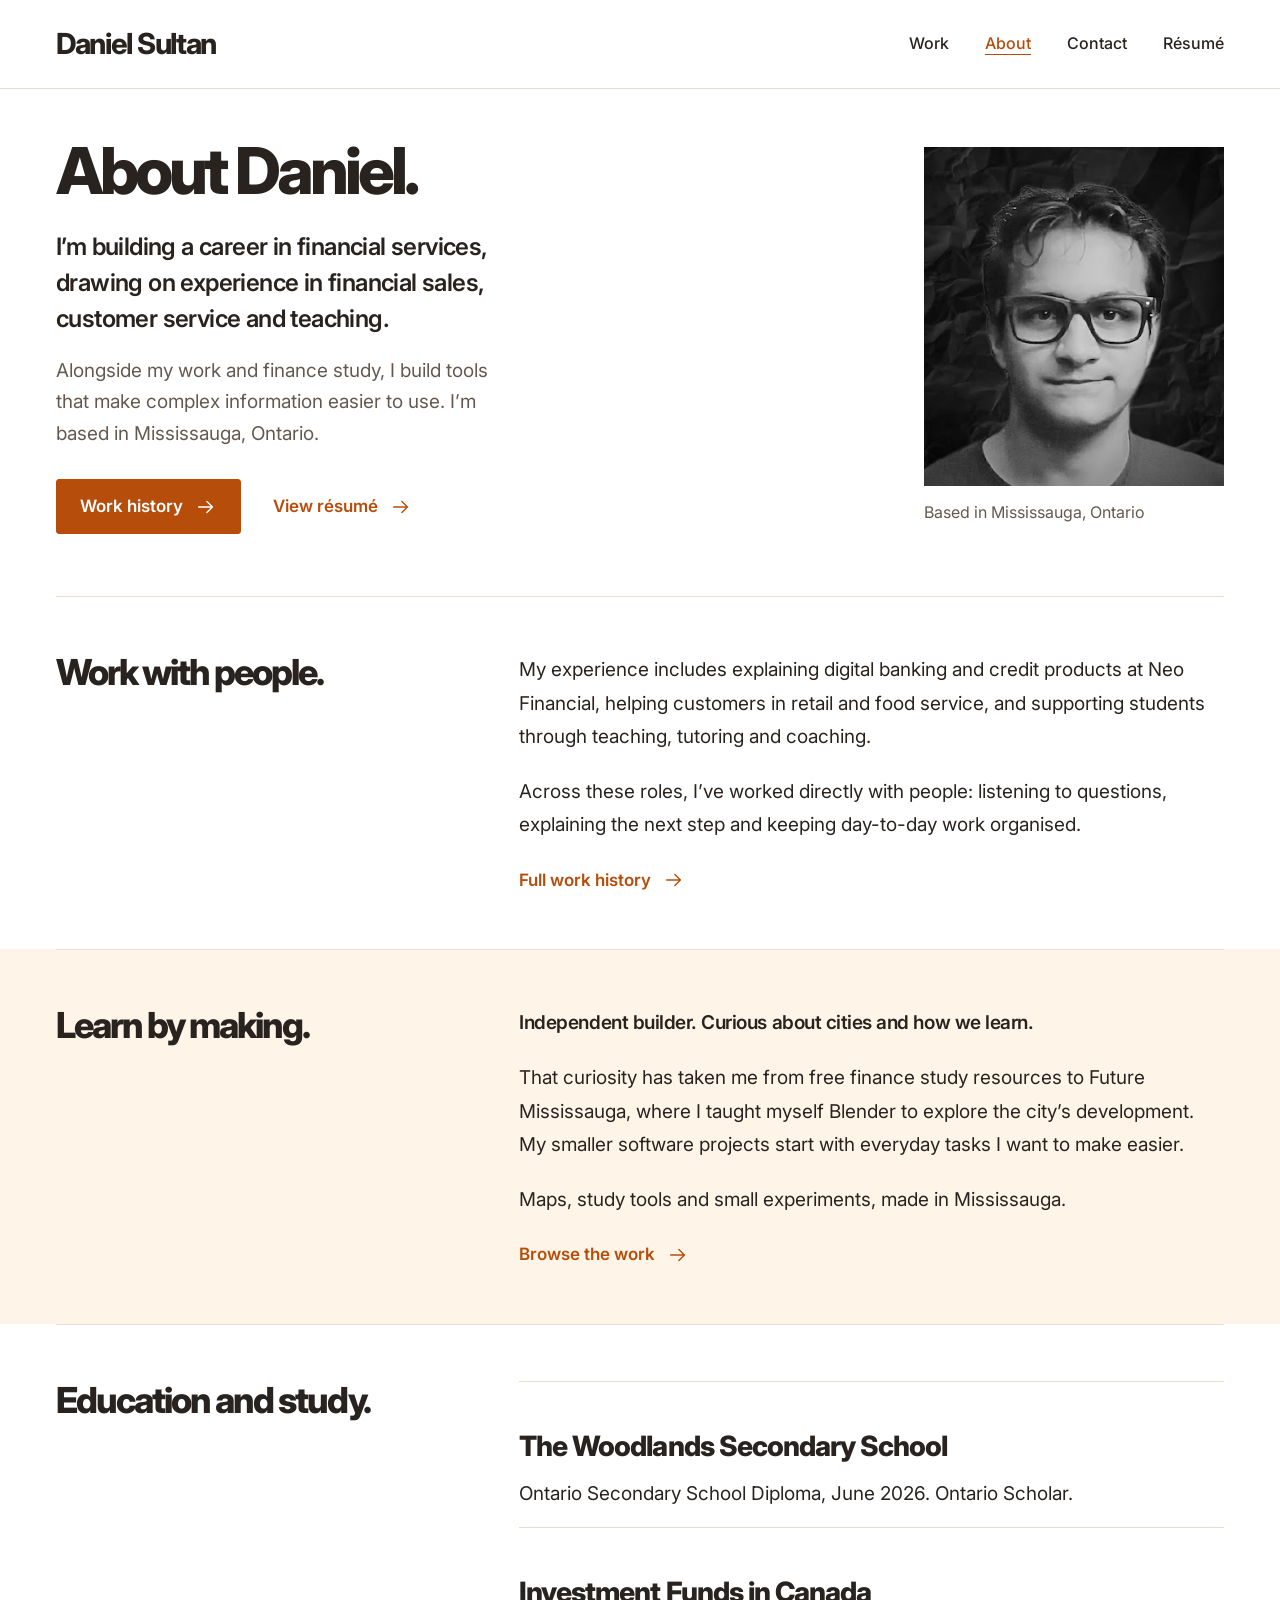
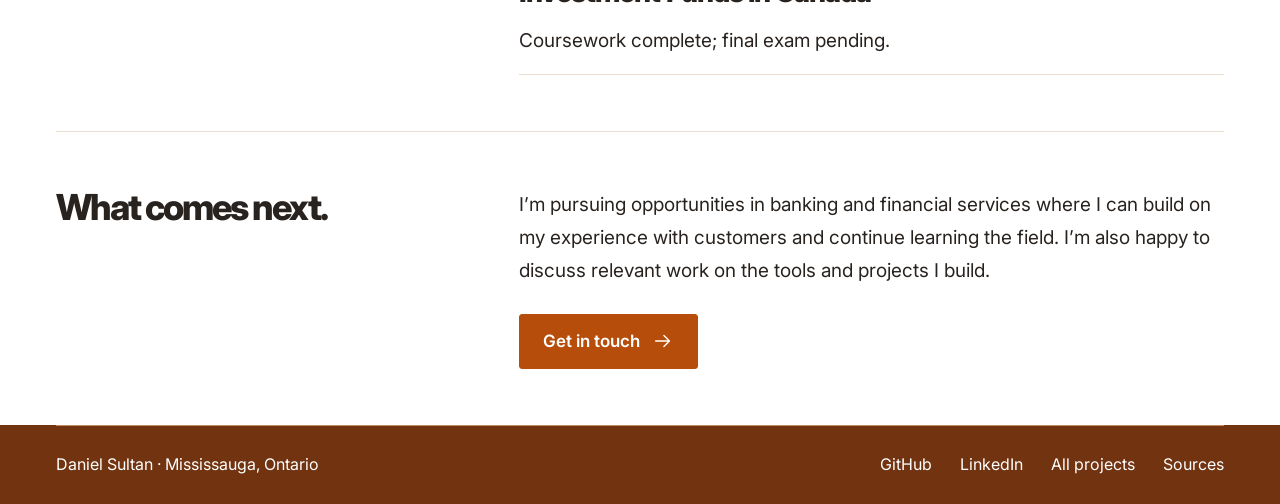
==== commit d0f8ab72: "Use orange design and a redacted Google Docs resume" ====
--- a/about.html
+++ b/about.html
@@ -5,4 +5,4 @@
 <link rel="canonical" href="https://danielsultan.ca/about.html">
 <meta property="og:title" content="About | Daniel Sultan"><meta property="og:description" content="Daniel Sultan’s direction in financial services, customer-facing experience and independent projects."><meta property="og:type" content="website"><meta property="og:url" content="https://danielsultan.ca/about.html"><meta property="og:image" content="https://danielsultan.ca/assets/daniel-sultan-portrait.png"><meta property="og:image:alt" content="Daniel Sultan"><meta name="twitter:card" content="summary">
 <link rel="icon" href="assets/favicon/openmoji-sunglasses-color.png"><link rel="preconnect" href="https://fonts.googleapis.com"><link rel="preconnect" href="https://fonts.gstatic.com" crossorigin><link href="https://fonts.googleapis.com/css2?family=Inter:wght@400;500;600;700;800&amp;display=swap" rel="stylesheet">
-<link rel="stylesheet" href="story.css?v=20261027d"><script src="story.js?v=20261027d" defer></script></head><body class="document-page"><a class="skip-link" href="#main">Skip to content</a><header class="site-header"><div class="container header-inner"><a class="brand" href="index.html">Daniel Sultan</a><nav class="primary-nav" aria-label="Main"><a href="index.html#work">Work</a><a href="about.html" aria-current="page">About</a><a href="contact.html">Contact</a><a class="nav-resume" href="assets/Daniel-Sultan-Resume-October-2026.pdf">Résumé</a></nav></div></header><main id="main" tabindex="-1"><header class="page-intro container split-intro about-intro"><div class="page-copy"><h1>About Daniel.</h1><p class="lead">I’m building a career in financial services, drawing on experience in financial sales, customer service and teaching.</p><p>Alongside my work and finance study, I build tools that make complex information easier to use. I’m based in Mississauga, Ontario.</p><div class="actions"><a class="button" href="history.html">Work history<svg viewBox="0 0 24 24" aria-hidden="true"><path d="M4 12h15m-6-6 6 6-6 6"/></svg></a><a class="text-link" href="assets/Daniel-Sultan-Resume-October-2026.pdf">View résumé<svg viewBox="0 0 24 24" aria-hidden="true"><path d="M4 12h15m-6-6 6 6-6 6"/></svg></a></div></div><figure class="intro-portrait"><img src="assets/daniel-sultan-portrait.png" alt="Daniel Sultan" width="400" height="400"><figcaption>Based in Mississauga, Ontario</figcaption></figure></header><section class="story-section container " id="experience"><h2>Work with people.</h2><div class="section-body"><p>My experience includes explaining digital banking and credit products at Neo Financial, helping customers in retail and food service, and supporting students through teaching, tutoring and coaching.</p><p>Across these roles, I’ve worked directly with people: listening to questions, explaining the next step and keeping day-to-day work organised.</p><div class="actions"><a class="text-link" href="history.html">Full work history<svg viewBox="0 0 24 24" aria-hidden="true"><path d="M4 12h15m-6-6 6 6-6 6"/></svg></a></div></div></section><div class="chapter-soft"><section class="story-section container " id="independent-work"><h2>Learn by making.</h2><div class="section-body"><p class="personal-line">Independent builder. Curious about cities and how we learn.</p><p>That curiosity has taken me from free finance study resources to Future Mississauga, where I taught myself Blender to explore the city’s development. My smaller software projects start with everyday tasks I want to make easier.</p><p>Maps, study tools and small experiments, made in Mississauga.</p><div class="actions"><a class="text-link" href="portfolio.html">Browse the work<svg viewBox="0 0 24 24" aria-hidden="true"><path d="M4 12h15m-6-6 6 6-6 6"/></svg></a></div></div></section></div><section class="story-section container " id="education"><h2>Education and study.</h2><div class="section-body"><ul class="compact-list"><li><h3>The Woodlands Secondary School</h3><p>Ontario Secondary School Diploma, June 2026. Ontario Scholar.</p></li><li><h3>Investment Funds in Canada</h3><p>Coursework complete; final exam pending.</p></li></ul></div></section><section class="story-section container "><h2>What comes next.</h2><div class="section-body"><p>I’m pursuing opportunities in banking and financial services where I can build on my experience with customers and continue learning the field. I’m also happy to discuss relevant work on the tools and projects I build.</p><div class="actions"><a class="button" href="contact.html">Get in touch<svg viewBox="0 0 24 24" aria-hidden="true"><path d="M4 12h15m-6-6 6 6-6 6"/></svg></a></div></div></section></main><footer class="site-footer"><div class="container footer-inner"><p>Daniel Sultan · Mississauga, Ontario</p><nav aria-label="More"><a href="https://github.com/itsdanielsultan">GitHub</a><a href="https://www.linkedin.com/in/daniel-sultan">LinkedIn</a><a href="portfolio.html">All projects</a><a href="proof.html">Sources</a></nav></div></footer><dialog class="image-viewer" aria-label="Project image"><button class="viewer-close" type="button" aria-label="Close image"><svg viewBox="0 0 24 24" aria-hidden="true"><path d="m6 6 12 12M18 6 6 18"/></svg></button><figure><img alt=""><figcaption></figcaption></figure><a class="viewer-original" href="#">Open original image</a></dialog></body></html>
+<link rel="stylesheet" href="story.css?v=20261028-orange"><script src="story.js?v=20261027d" defer></script></head><body class="document-page"><a class="skip-link" href="#main">Skip to content</a><header class="site-header"><div class="container header-inner"><a class="brand" href="index.html">Daniel Sultan</a><nav class="primary-nav" aria-label="Main"><a href="index.html#work">Work</a><a href="about.html" aria-current="page">About</a><a href="contact.html">Contact</a><a class="nav-resume" href="assets/Daniel-Sultan-Public-Resume.pdf">Résumé</a></nav></div></header><main id="main" tabindex="-1"><header class="page-intro container split-intro about-intro"><div class="page-copy"><h1>About Daniel.</h1><p class="lead">I’m building a career in financial services, drawing on experience in financial sales, customer service and teaching.</p><p>Alongside my work and finance study, I build tools that make complex information easier to use. I’m based in Mississauga, Ontario.</p><div class="actions"><a class="button" href="history.html">Work history<svg viewBox="0 0 24 24" aria-hidden="true"><path d="M4 12h15m-6-6 6 6-6 6"/></svg></a><a class="text-link" href="assets/Daniel-Sultan-Public-Resume.pdf">View résumé<svg viewBox="0 0 24 24" aria-hidden="true"><path d="M4 12h15m-6-6 6 6-6 6"/></svg></a></div></div><figure class="intro-portrait"><img src="assets/daniel-sultan-portrait.png" alt="Daniel Sultan" width="400" height="400"><figcaption>Based in Mississauga, Ontario</figcaption></figure></header><section class="story-section container " id="experience"><h2>Work with people.</h2><div class="section-body"><p>My experience includes explaining digital banking and credit products at Neo Financial, helping customers in retail and food service, and supporting students through teaching, tutoring and coaching.</p><p>Across these roles, I’ve worked directly with people: listening to questions, explaining the next step and keeping day-to-day work organised.</p><div class="actions"><a class="text-link" href="history.html">Full work history<svg viewBox="0 0 24 24" aria-hidden="true"><path d="M4 12h15m-6-6 6 6-6 6"/></svg></a></div></div></section><div class="chapter-soft"><section class="story-section container " id="independent-work"><h2>Learn by making.</h2><div class="section-body"><p class="personal-line">Independent builder. Curious about cities and how we learn.</p><p>That curiosity has taken me from free finance study resources to Future Mississauga, where I taught myself Blender to explore the city’s development. My smaller software projects start with everyday tasks I want to make easier.</p><p>Maps, study tools and small experiments, made in Mississauga.</p><div class="actions"><a class="text-link" href="portfolio.html">Browse the work<svg viewBox="0 0 24 24" aria-hidden="true"><path d="M4 12h15m-6-6 6 6-6 6"/></svg></a></div></div></section></div><section class="story-section container " id="education"><h2>Education and study.</h2><div class="section-body"><ul class="compact-list"><li><h3>The Woodlands Secondary School</h3><p>Ontario Secondary School Diploma, June 2026. Ontario Scholar.</p></li><li><h3>Investment Funds in Canada</h3><p>Coursework complete; final exam pending.</p></li></ul></div></section><section class="story-section container "><h2>What comes next.</h2><div class="section-body"><p>I’m pursuing opportunities in banking and financial services where I can build on my experience with customers and continue learning the field. I’m also happy to discuss relevant work on the tools and projects I build.</p><div class="actions"><a class="button" href="contact.html">Get in touch<svg viewBox="0 0 24 24" aria-hidden="true"><path d="M4 12h15m-6-6 6 6-6 6"/></svg></a></div></div></section></main><footer class="site-footer"><div class="container footer-inner"><p>Daniel Sultan · Mississauga, Ontario</p><nav aria-label="More"><a href="https://github.com/itsdanielsultan">GitHub</a><a href="https://www.linkedin.com/in/daniel-sultan">LinkedIn</a><a href="portfolio.html">All projects</a><a href="proof.html">Sources</a></nav></div></footer><dialog class="image-viewer" aria-label="Project image"><button class="viewer-close" type="button" aria-label="Close image"><svg viewBox="0 0 24 24" aria-hidden="true"><path d="m6 6 12 12M18 6 6 18"/></svg></button><figure><img alt=""><figcaption></figcaption></figure><a class="viewer-original" href="#">Open original image</a></dialog></body></html>
--- a/story.css
+++ b/story.css
@@ -1,11 +1,11 @@
 :root {
   --paper: #fff;
-  --ink: #152b29;
-  --muted: #4f605d;
-  --teal: #1b6259;
-  --soft: #f1f5f3;
-  --line: #dbe4df;
-  --dark: #153f39;
+  --ink: #29231f;
+  --muted: #65594f;
+  --accent: #b74d0b;
+  --soft: #fff4e8;
+  --line: #eaded3;
+  --dark: #713310;
   --content: 1280px;
   --gutter: 56px;
   --font: "Inter", -apple-system, BlinkMacSystemFont, "Segoe UI", sans-serif;
@@ -28,12 +28,12 @@
 h3 { font-size: 30px; letter-spacing: -.035em; }
 p { max-width: 76ch; }
 p + p { margin-top: 22px; }
-a { color: var(--teal); text-underline-offset: 5px; text-decoration-thickness: 1px; }
-a:hover { color: #124b43; }
+a { color: var(--accent); text-underline-offset: 5px; text-decoration-thickness: 1px; }
+a:hover { color: #903b08; }
 button { font: 600 16px/1.5 var(--font); cursor: pointer; }
 button, a { -webkit-tap-highlight-color: transparent; }
 a:focus-visible, button:focus-visible {
-  outline: 3px solid var(--teal);
+  outline: 3px solid var(--accent);
   outline-offset: 5px;
 }
 img { display: block; max-width: 100%; height: auto; }
@@ -59,7 +59,7 @@
   z-index: 100;
   padding: 12px 20px;
   background: white;
-  border: 2px solid var(--teal);
+  border: 2px solid var(--accent);
   font-size: 16px;
 }
 .skip-link:focus { top: 12px; }
@@ -86,7 +86,7 @@
 .brand:hover { color: var(--ink); }
 .primary-nav { display: flex; align-items: center; gap: 36px; flex-wrap: wrap; }
 .primary-nav a { font-size: 16px; font-weight: 500; color: var(--ink); text-decoration: none; }
-.primary-nav a:hover, .primary-nav a[aria-current="page"] { color: var(--teal); text-decoration: underline; }
+.primary-nav a:hover, .primary-nav a[aria-current="page"] { color: var(--accent); text-decoration: underline; }
 
 /* The introduction tells the career story before showing individual projects. */
 .intro {
@@ -136,18 +136,18 @@
   text-decoration: none;
 }
 .button {
-  border: 1px solid var(--teal);
+  border: 1px solid var(--accent);
   border-radius: 3px;
   padding: 14px 23px;
-  background: var(--teal);
+  background: var(--accent);
   color: white;
   min-height: 54px;
 }
-.button:hover { color: white; background: #164f48; border-color: #164f48; }
+.button:hover { color: white; background: #973c08; border-color: #973c08; }
 .text-link { justify-content: flex-start; }
 .text-link:hover { text-decoration: underline; }
-.button-light { color: var(--teal); background: white; border-color: white; }
-.button-light:hover { color: var(--teal); background: #eaf2ee; border-color: #eaf2ee; }
+.button-light { color: var(--accent); background: white; border-color: white; }
+.button-light:hover { color: var(--accent); background: #fff0df; border-color: #fff0df; }
 
 /* Narrative chapters use a shared grid and readable supporting text. */
 .chapter { padding-block: 80px; }
@@ -228,7 +228,7 @@
   justify-content: space-between;
   gap: 24px 36px;
   padding-block: 26px;
-  border-top: 1px solid #8fa9a1;
+  border-top: 1px solid #bf8b66;
 }
 .footer-inner p { font-size: 16px; }
 .footer-inner > div, .footer-inner nav { display: flex; flex-wrap: wrap; gap: 18px 28px; }
@@ -327,7 +327,7 @@
   margin-block: 36px;
 }
 .contact-address > a { font-size: clamp(25px, 3.2vw, 46px); font-weight: 650; letter-spacing: -.045em; line-height: 1.3; overflow-wrap: anywhere; }
-#copy-email { padding: 12px 18px; min-height: 48px; border: 1px solid var(--teal); border-radius: 3px; background: white; color: var(--teal); }
+#copy-email { padding: 12px 18px; min-height: 48px; border: 1px solid var(--accent); border-radius: 3px; background: white; color: var(--accent); }
 #copy-email:hover { background: var(--soft); }
 .contact-link-row { display: grid; grid-template-columns: minmax(0, 1fr) minmax(0, 2fr); gap: 30px; border-top: 1px solid var(--line); padding-block: 23px; align-items: start; }
 .contact-link-row:last-child { border-bottom: 1px solid var(--line); }
@@ -349,7 +349,7 @@
   background: white;
 }
 .image-viewer:not([open]) { display: none; }
-.image-viewer::backdrop { background: #122d29b8; }
+.image-viewer::backdrop { background: #2f2118b8; }
 .image-viewer img { width: auto; max-width: 100%; max-height: 70dvh; margin-inline: auto; object-fit: contain; }
 .image-viewer figcaption { font-size: 16px; line-height: 1.65; margin-top: 18px; max-width: 85ch; }
 .viewer-close { position: absolute; top: 7px; right: 8px; width: 44px; height: 44px; display: grid; place-items: center; border: 0; background: white; color: var(--ink); }
